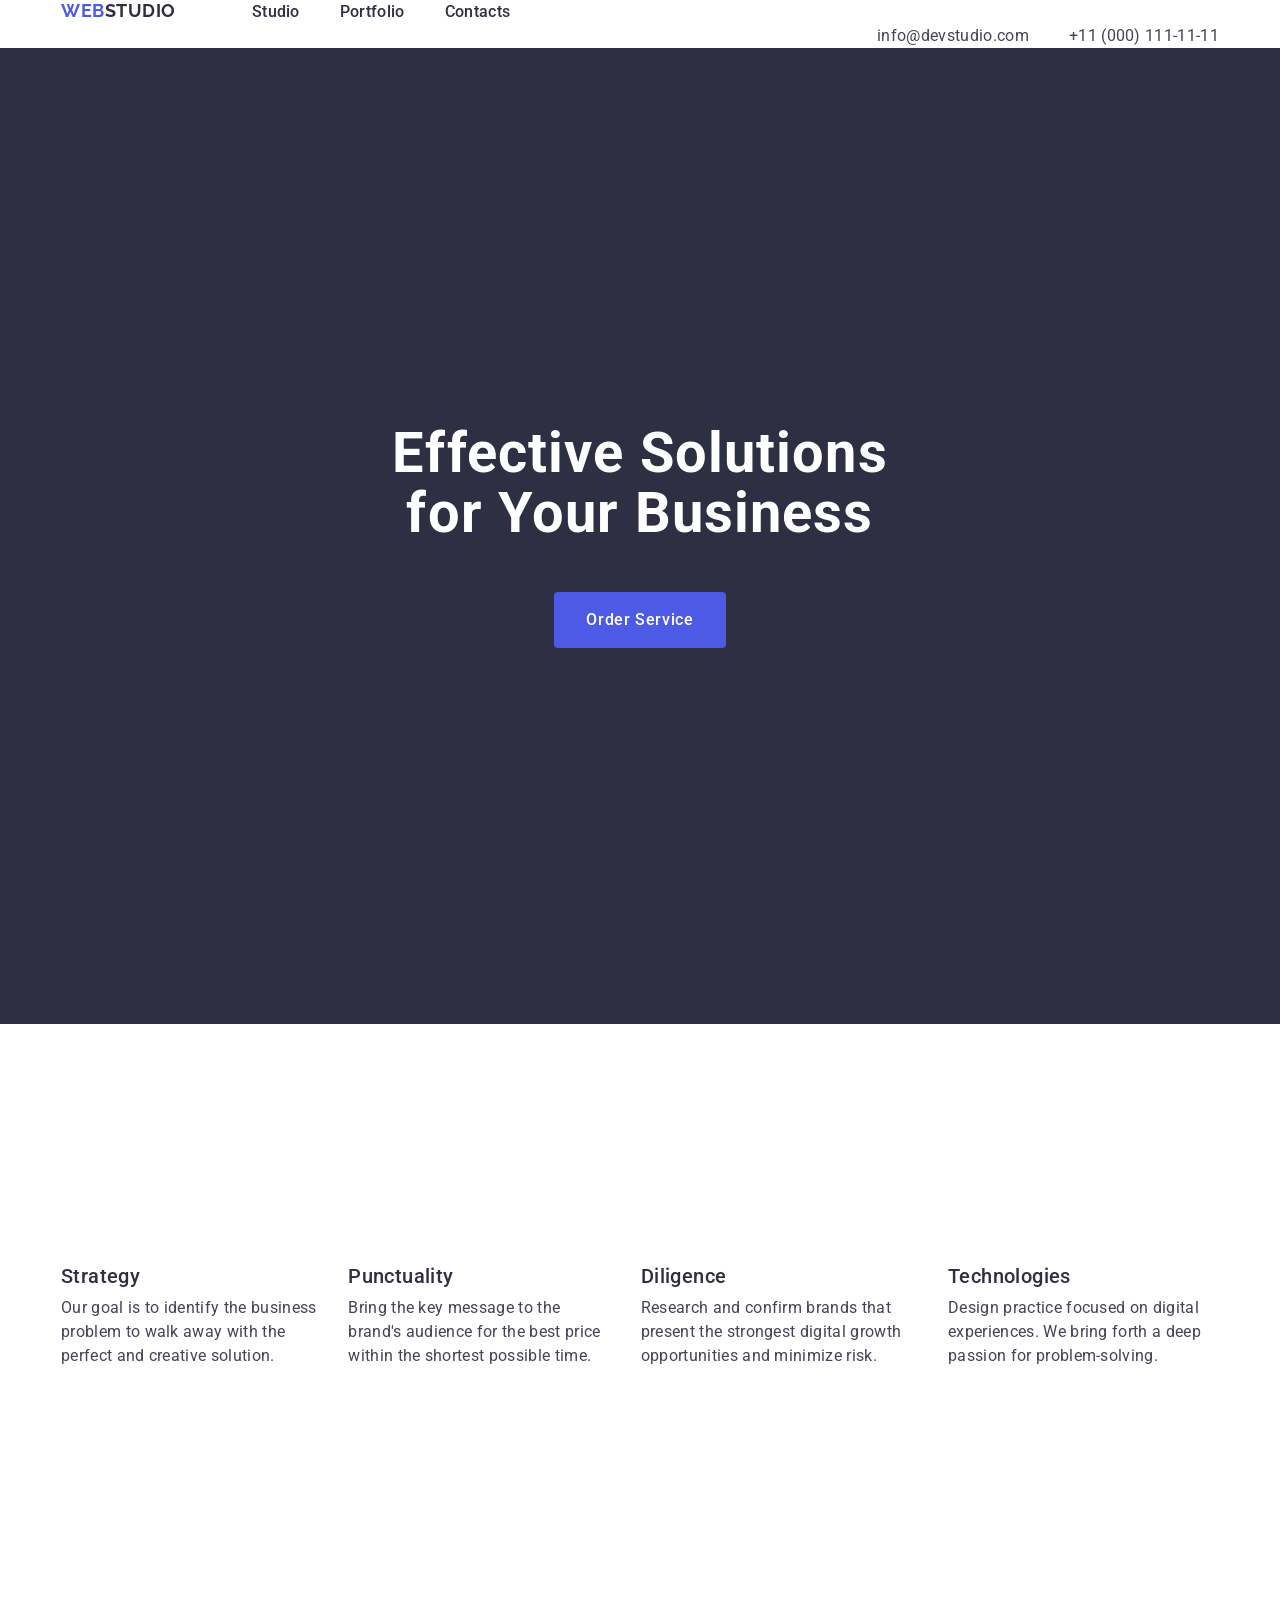
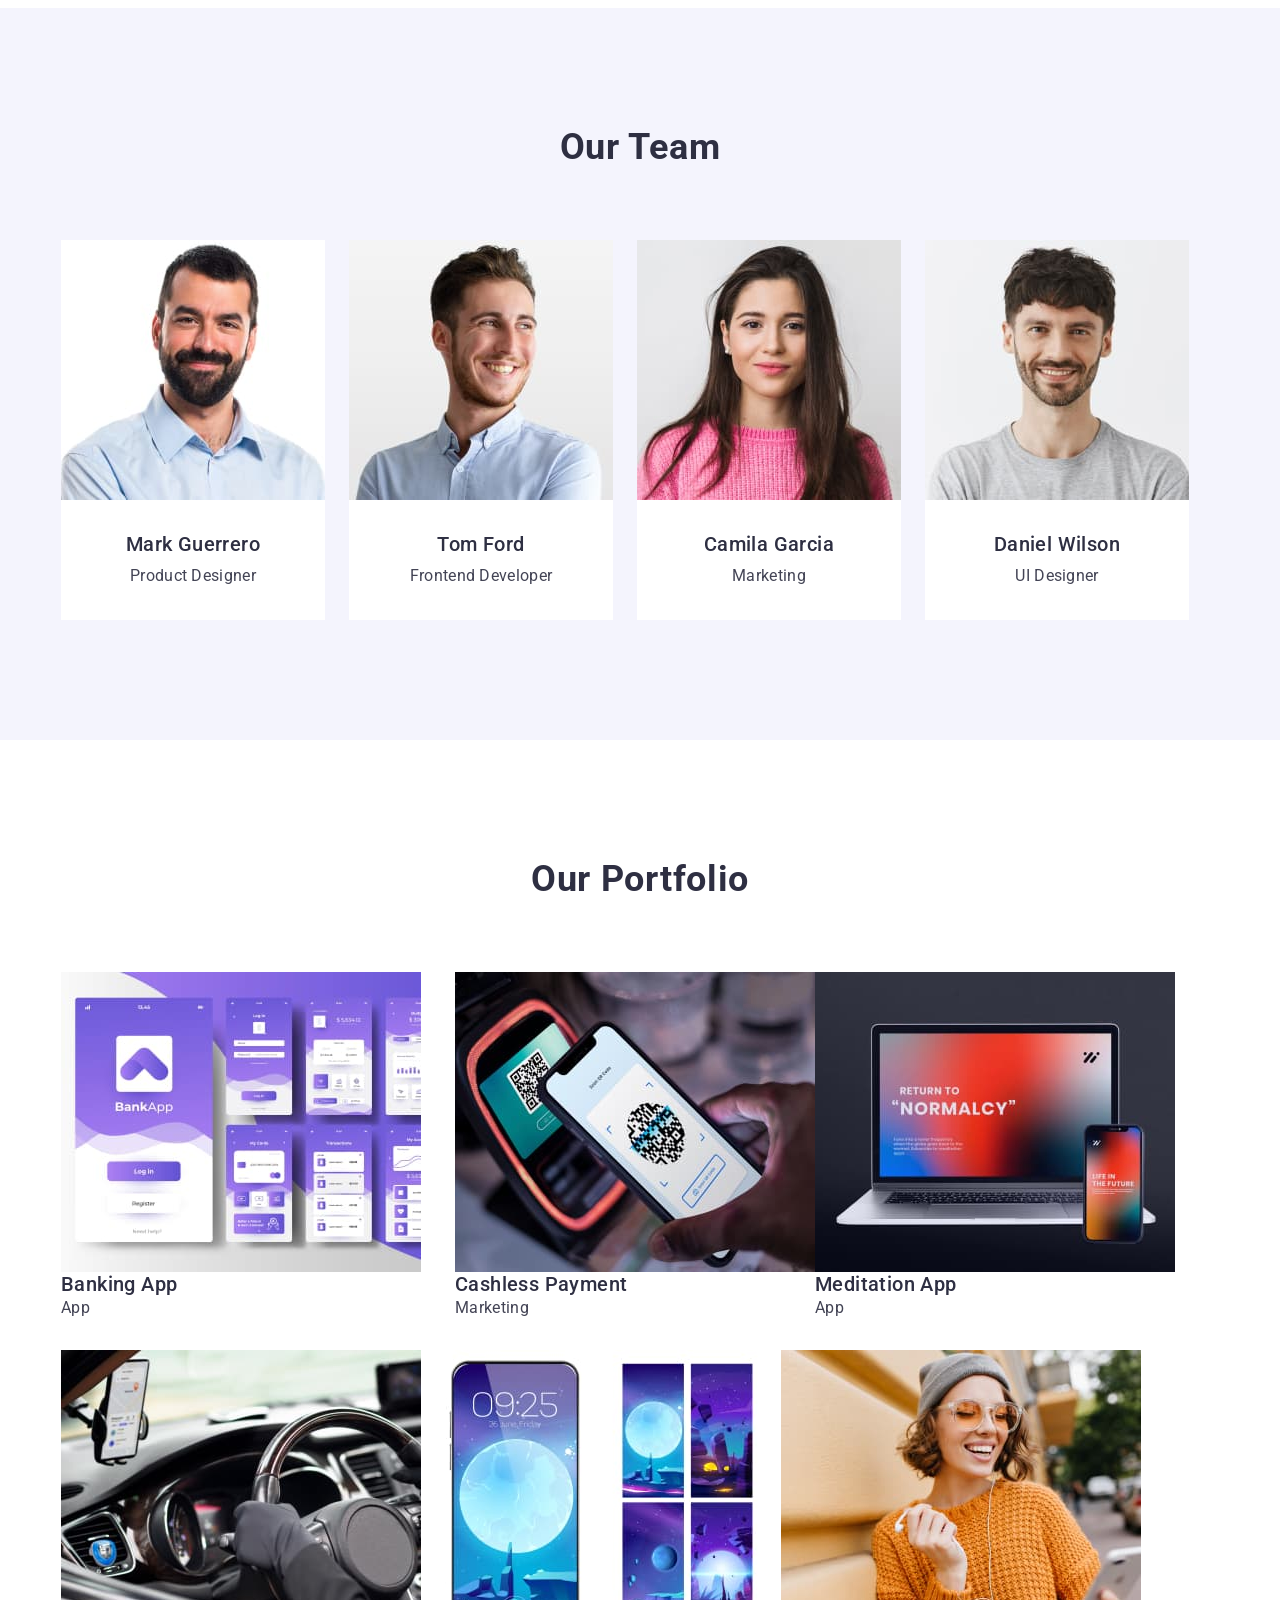
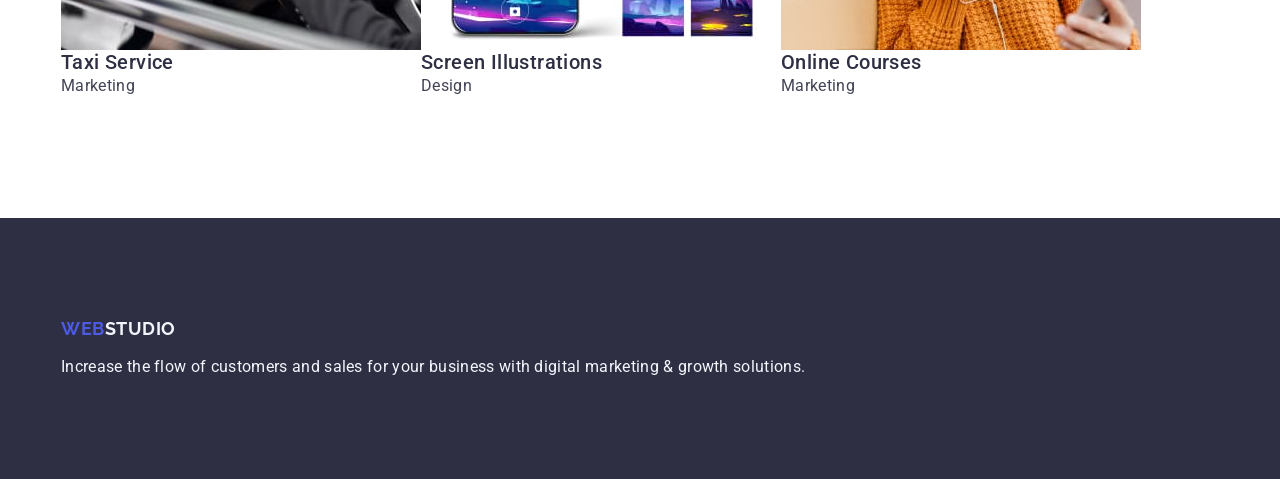
==== index.html @ 8f12e2a2 "chenged logo-footer" ====
<!DOCTYPE html>
<html lang="en">
<head>
    <meta charset="UTF-8">
    <meta name="viewport" content="width=device-width, initial-scale=1.0">
    <title>Document</title>
    <link rel="stylesheet" href="https://cdn.jsdelivr.net/npm/modern-normalize@2.0.0/modern-normalize.min.css">
    <link rel="preconnect" href="https://fonts.googleapis.com">
    <link rel="preconnect" href="https://fonts.gstatic.com" crossorigin>
    <link href="https://fonts.googleapis.com/css2?family=Raleway:wght@800&family=Roboto:wght@400;500;700;900&display=swap"
        rel="stylesheet">
    <link rel="stylesheet" href="./css/styles.css" />
</head>
<body>
    <header>
        <div class="container">
        <nav class="site-nav">
        <a class="link-logo" href="./index.html">
            Web<span class="logo-header">Studio</span>
        </a>
        
        <ul class="main-nav">
            <li>
                <a class="link" href="./index.html">Studio</a>
            </li>
            <li>
                <a class="link" href="">Portfolio</a>
            </li>
            <li>
                <a class="link" href="">Contacts</a>
            </li>
        </ul>
        
        </nav>
        <address class="contact">
        <ul class="site-contact">
            <li><a class="link-contact "  href="mailto:info@devstudio.com">info@devstudio.com</a></li>
            <li><a class="link-contact" href="tel:+110001111111">+11 (000) 111-11-11</a></li>
        </ul>
        </address>
    </div>
    </header>
    <main>
     <section  class="hero">
        <div class="container">
        <h1 class="hero-title">Effective Solutions for Your Business</h1>
        <button type="button" class="button">Order Service</button>
        </div> 
     </section>
     <section class="advantage-main">
        <div class="container">
        <h2 class="visually-hidden">Our advantages</h2>
        <ul class="ouradvant-list">
            <li class="ouradvant-item">
               <h3 class="list-title">Strategy</h3>
               <p class="list-text">
                  Our goal is to identify the business
                  problem to walk away with the perfect and creative solution.
               </p>
            </li>
            <li class="ouradvant-item">
                <h3 class="list-title">Punctuality</h3>
                <p class="list-text">
                   Bring the key message to the brand's audience for the best price within the shortest possible time.
                </p>
            </li>
            <li class="ouradvant-item">
                <h3 class="list-title">Diligence</h3>
                <p class="list-text">
                   Research and confirm brands that present the strongest digital growth opportunities and minimize risk.
                </p>
            </li>
            <li class="ouradvant-item">
                <h3 class="list-title">Technologies</h3>
                <p class="list-text">
                   Design practice focused on digital experiences. We bring forth a deep passion for problem-solving.
                </p>
            </li>
        </ul>
        </div>
     </section>
     <section class="our-team">
        <div class="container">
        <h2 class="title-ourteam">Our Team</h2>
        <ul class="list-ourteam">
            <li class="item-ourteam">
                <img  src="./images/mark.jpg" alt="smiling man with beard in blue shirt" width="264" />
                <h3 class="title-team">Mark Guerrero</h3>
                <p class="text-team">Product Designer</p>
            </li>
            <li class="item-ourteam">
                <img  src="./images/tom.jpg" alt="smiling man in blue shirt" width="264" />
                <h3 class="title-team">Tom Ford</h3>
                <p class="text-team">Frontend Developer</p>
            </li>
            <li class="item-ourteam">
                <img  src="./images/camila.jpg" alt="beautiful woman with long hair" width="264" />
                <h3 class="title-team">Camila Garcia</h3>
                <p class="text-team">Marketing</p>
            </li>
            <li class="item-ourteam">
                <img src="./images/daniel.jpg" alt="smiling man in gray t-shirt" width="264" />
                <h3 class="title-team">Daniel Wilson</h3>
                <p class="text-team">UI Designer</p>
            </li>
        </ul>
        </div>
     </section>
     <section class="portfolio">
        <div class="container">
        <h2 class="title-portfolio">Our Portfolio</h2>
        <ul class="list-portfolio">
            <li class="item-portfolio">
                <img src="./images/portfolio-banking.jpg"  alt="application" width="360" />
               
                <h3 class="titles-portfolio">Banking App</h3>
                <p class="text-portfolio">App</p>
            </li>
            <li>
                <img src="./images/portfolio-cashless.jpg"  alt="phone cachless payment" width="360" />
                <h3 class="titles-portfolio">Cashless Payment</h3>
                <p class="text-portfolio">Marketing</p>
            </li>
            <li>
                <img src="./images/portfolio-meditation.jpg"  alt="laptop" width="360" />
                <h3 class="titles-portfolio">Meditation App</h3>
                <p class="text-portfolio">App</p>
            </li>
            <li>
                <img src="./images/portfolio-taxi.jpg"  alt="steering wheel" width="360" />
                <h3 class="titles-portfolio">Taxi Service</h3>
                <p class="text-portfolio">Marketing</p>
            </li>
            <li>
                <img src="./images/portfolio-screen.jpg"  alt="screen on the phone" width="360" />
                <h3 class="titles-portfolio">Screen Illustrations</h3>
                <p class="text-portfolio">Design</p>
            </li>
            <li>
                <img src="./images/portfolio-online.jpg"  alt="girl with phone" width="360" />
                <h3 class="titles-portfolio">Online Courses</h3>
                <p class="text-portfolio">Marketing</p>
            </li>
        </ul>
        </div>

     </section>
    </main>
    <footer class="footer">
        <div class="container">
            
     <a  class="link-logo-footer" href="./index.html">
        Web<span class="logo-footer">Studio</span>
    </a>
     <p class="footer-text">Increase the flow of customers and sales for your business with digital marketing & growth solutions.</p>
            
        </div>
    </footer>
</body>
</html>
---- css/styles.css ----
/* color
iris - #4D5AE5; primary brand
ocean -#404BBf; pressed
navy blue -#2E2F42; dark
green - #31D0AA;  success
slate - #434455;  text
ligth slate -#8E8F99;  subtle text
cornflower - #E7E9FC;  accent
cloud - #F4F4FD; light background
navy blue modal - #2E2F42; modal overlay
grey - #2E2F42; hero background               ?
white - #FFFFFF; white background
dairy - #FCFCFC; modal background

*/

*,
*::before,
*::after {
  box-sizing: border-box;
}

h1, h2, h3, h4, h5, h6, p {
	margin-top: 0;
	margin-bottom: 0;
}

ul, ol {
	margin-top: 0;
	margin-bottom: 0;
	padding-left: 0;
}

body {
    background-color: #ffffff;
    color: #434455;
    font-family: Roboto, sans-serif;
    font-weight: 400;
    font-size: 16px;
    
}
ul {
    list-style-type: none;
}
img {
	display: block;
    max-width: 100%;
}

.container { 
    width: 1158px;
    padding-left: 15;
    padding-right: 15;
    margin-left: auto;
    margin-right:  auto;
}

/* Hidden header */
.visually-hidden {
    position: absolute;
    width: 1px;
    height: 1px;
    margin: -1px;
    border: 0;
    padding: 0;
    white-space: nowrap;
    clip-path: inset(100%);
    clip: rect(0 0 0 0);
    overflow: hidden;
}


section {
    padding: 156;
}


/*Headlines*/

h2 {
    color: #2E2F42;
    font-weight: 700;
    font-size: 36px;
    line-height: 1.11;
    letter-spacing: 0.02em
}
h3 {
    color: #2E2F42;
    font-weight: 500;
    font-size: 20px;
    line-height: 1.2;
    letter-spacing: 0.02em
}
p {
line-height: 1.5;
letter-spacing: 0.02em;
}
/*Header*/
/*Logo*/
.link-logo {
    font-family: Raleway, sans-serif;
    font-weight: 700;
    font-size: 18px;
    color: #4D5AE5;
    line-height: 1.17;
    text-transform: uppercase;
    text-decoration: none;
    letter-spacing: 0.03em
}
.logo-header {
    color: #2E2F42;
}
.logo-footer {
    color: #F4F4FD;
}
.link {
    text-decoration: none;
    color: #2E2F42 ;
    font-weight: 500;
    line-height: 1.5;
    letter-spacing: 0.02em

}
.link:hover {
    color: #404BBf
}
.link:focus {
    color: #404BBf
}
address {
font-style: normal;

}
.link-contact{
    text-decoration: none;
    line-height: 1.5;
    letter-spacing: 0.02em;
    color: #434455;

}
.link-contact:hover,
.link-contact:focus {
    color: #404bbf;
}
.site-nav {
    display: flex;
   
}
.main-nav {
    display: flex;
   flex-direction: row;
    gap: 40px;
    margin-left: 76px;
    margin-right: 332px;
}
.site-contact {
    display: flex;
    gap: 40px;
    justify-content: flex-end;
    align-items: baseline;

}
/*Hero*/
.hero {
    background-color: #2E2F42 ;
    text-align: center;
    padding: 188px 0 188px;
}
.hero-title {
    color: #ffffff;
    font-weight: 700;
    font-size: 56px;
    line-height: 1.07;
    text-align: center;
    letter-spacing: 0.02em;
    margin: 0 auto;
    padding-top: 188px;
    padding-bottom: 48px;   
    max-width: 496px;
    display: block;
    min-width: 169px


}
/*Button*/
.button {
    background-color: #4D5AE5 ;
    color: #FFFFFF;
    font-weight: 500;
    line-height: 1.5;
    cursor: pointer;
    letter-spacing: 0.04em;
    padding: 16px 32px;
    border-radius: 4px;
    border: none;
    margin-bottom: 188px;
}
.button:hover {
    background-color: #404BBf;
}
.button:focus {
    background-color: #404BBf;
}
/* Our advantages */
.advantage-main {
    padding: 120px 0 120px;
}
.ouradvant-list {
    display: flex;
    flex-direction: row;
    gap: 24px;
    margin-top: 120px;
    margin-bottom: 120px;
}
.list-title {
    margin-bottom: 8px;
}

/*Our portfolio*/

.portfolio{
    margin-top: 120px;
    margin-bottom: 120px;
}
.title-portfolio {
    text-align: center;
    letter-spacing: 0.02em;
    text-transform: capitalize;
    text-align: center;
    margin: 0 auto;
    margin-bottom: 72px;
}
.list-portfolio {
    display: flex;
    flex-wrap: wrap;}



    
      .list-portfolio .item-portfolio {
        width: 370px;
        margin-right: 24px;
        margin-bottom: 30px;
        }
      /*  
      .plist-portfolio .item-portfolio:nth-child(3n) {
        margin-right: 0;
        }
      .list-portfoliot .item-portfolio:nth-last-child(-n+3) {
        margin-bottom: 0; 
      }

*/


/*Our team*/
.our-team {
    background-color: #F4F4FD;
    padding-bottom: 120px;
}
.title-ourteam {
    text-align: center;
    text-transform: capitalize;
    margin: 0 auto;
    padding-top: 120px;
    padding-bottom: 72px;
    
}
.list-ourteam {
    display: flex;
    flex-direction: row;
    gap: 24px;
    
    
}
.item-ourteam {
    background-color: #FFFFFF;
}
.text-team {
    font-size: 16px;
    text-align: center;
    padding-bottom: 32px;
}
.title-team {
    margin-top: 32px;
    margin-bottom: 8px;
    text-align: center;


}
 
/*Footer*/
footer {
    background-color: #2E2F42;
    padding: 100px 0 100px;
}
.footer-text {
    line-height: 1.5;
    color: #F4F4FD;
    letter-spacing: 0.02em
}
.link-logo-footer {
    font-family: Raleway, sans-serif;
    font-weight: 700;
    font-size: 18px;
    color: #4D5AE5;
    line-height: 1.17;
    text-transform: uppercase;
    text-decoration: none;
    letter-spacing: 0.03em;
    display: inline-block;
    margin-bottom: 16px;
    
}
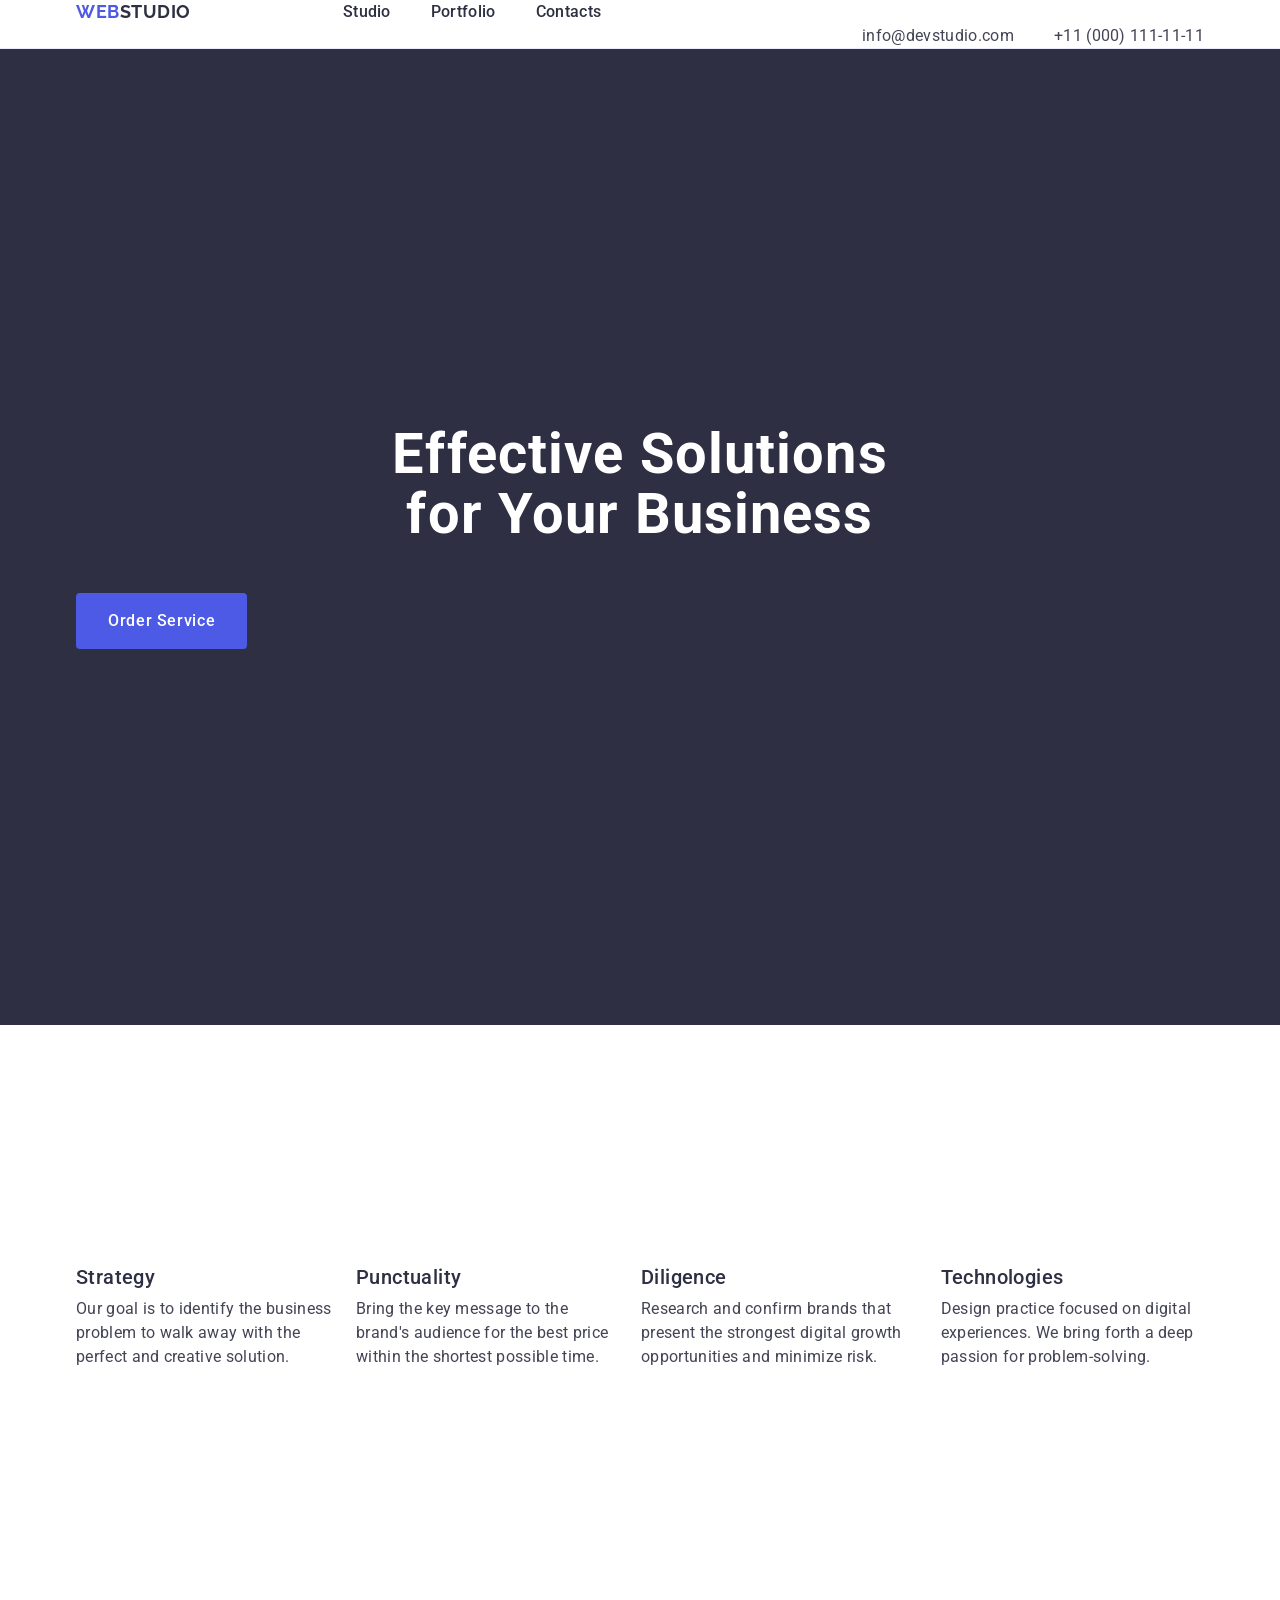
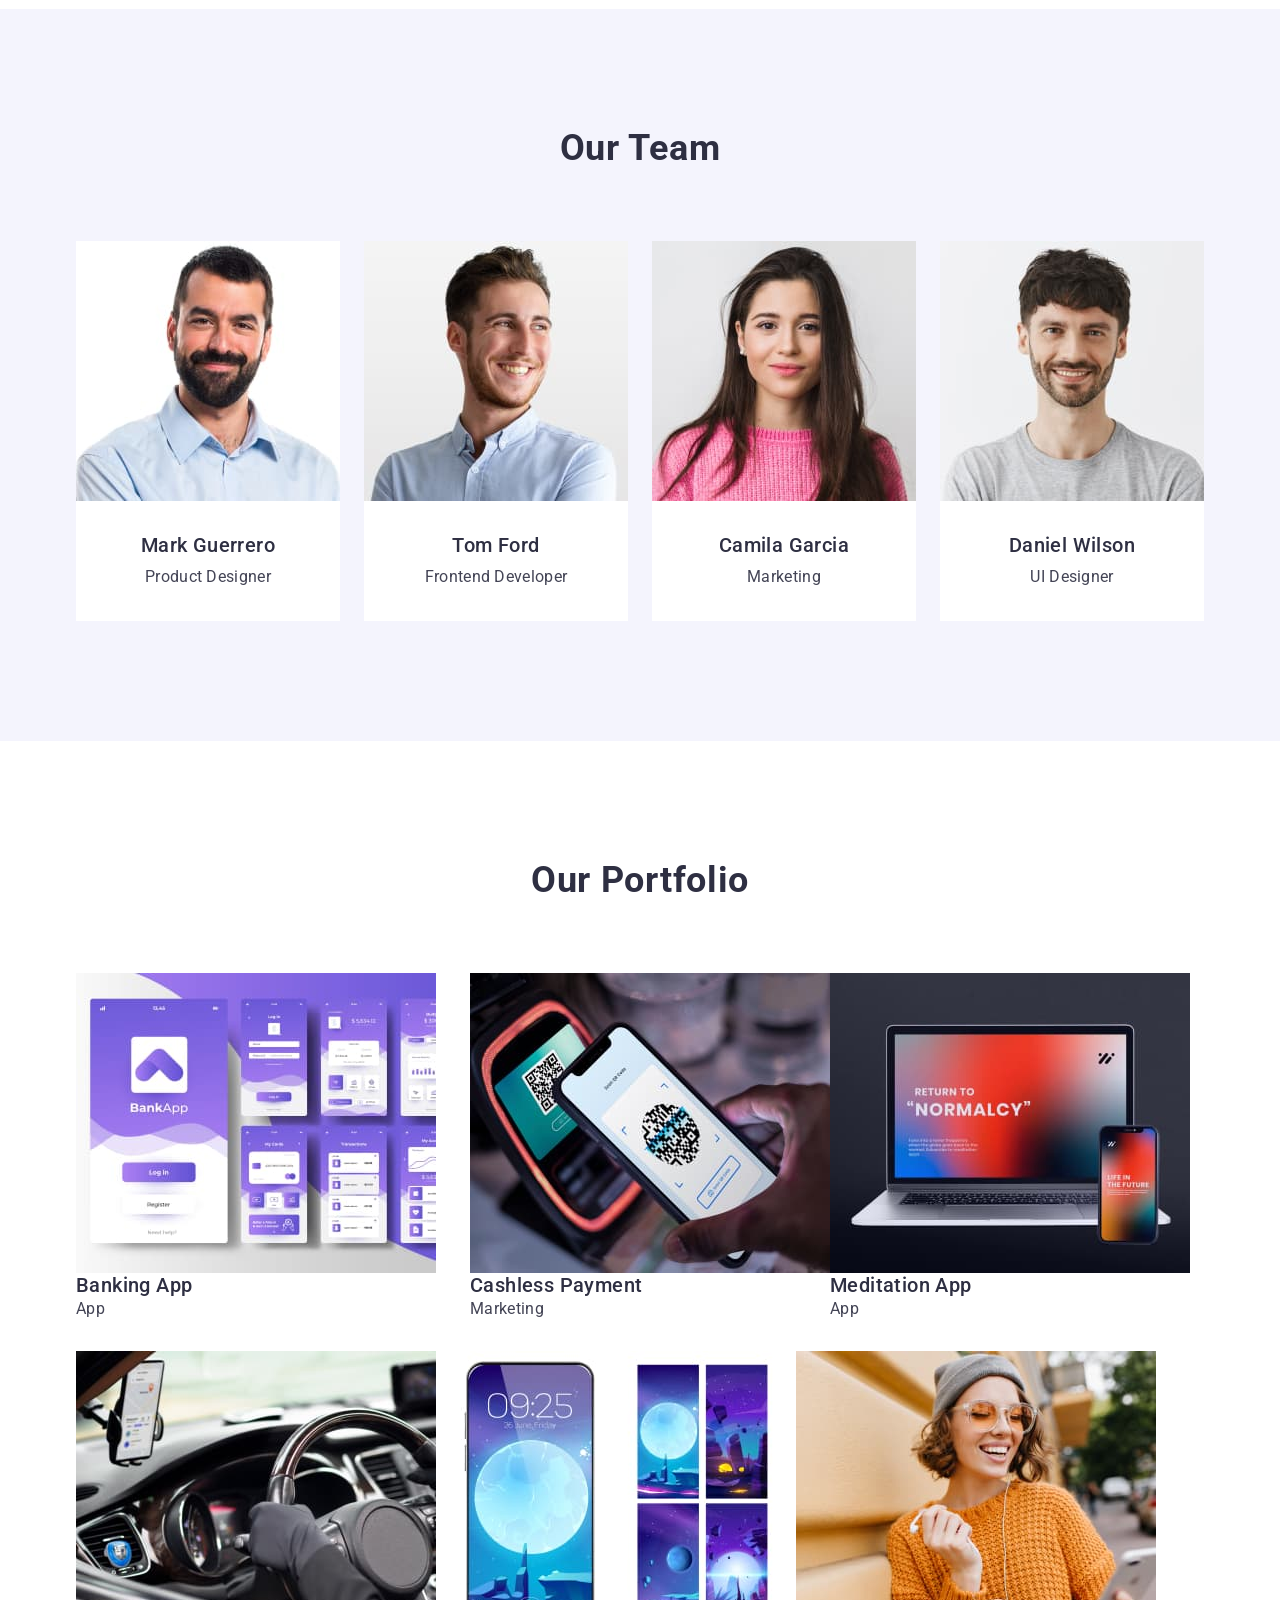
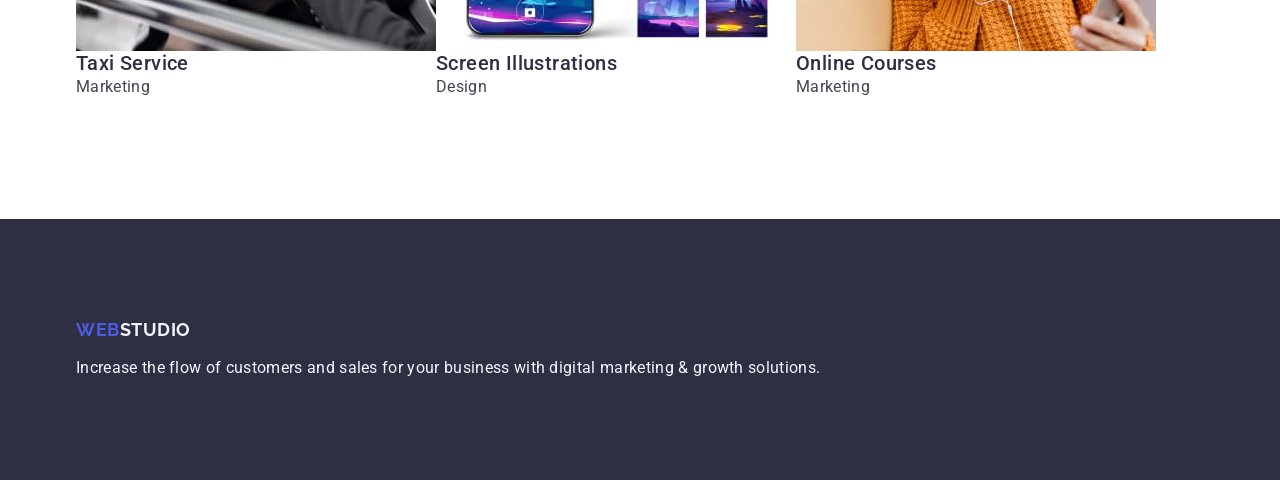
==== commit 381f22b5: "chenged header" ====
--- a/index.html
+++ b/index.html
@@ -12,7 +12,7 @@
     <link rel="stylesheet" href="./css/styles.css" />
 </head>
 <body>
-    <header>
+    <header class="main-header">
         <div class="container">
         <nav class="site-nav">
         <a class="link-logo" href="./index.html">
--- a/css/styles.css
+++ b/css/styles.css
@@ -48,9 +48,9 @@
 }
 
 .container { 
+   
     width: 1158px;
-    padding-left: 15;
-    padding-right: 15;
+    padding: 0 15px;
     margin-left: auto;
     margin-right:  auto;
 }
@@ -96,6 +96,9 @@
 letter-spacing: 0.02em;
 }
 /*Header*/
+.main-header {
+    border-bottom: 1px solid #e7e9fc;
+}
 /*Logo*/
 .link-logo {
     font-family: Raleway, sans-serif;
@@ -105,7 +108,8 @@
     line-height: 1.17;
     text-transform: uppercase;
     text-decoration: none;
-    letter-spacing: 0.03em
+    letter-spacing: 0.03em;
+    margin-right: 76px;
 }
 .logo-header {
     color: #2E2F42;
@@ -118,7 +122,8 @@
     color: #2E2F42 ;
     font-weight: 500;
     line-height: 1.5;
-    letter-spacing: 0.02em
+    letter-spacing: 0.02em;
+    padding: 24px 0;
 
 }
 .link:hover {
@@ -144,7 +149,7 @@
 }
 .site-nav {
     display: flex;
-   
+    align-items: center; 
 }
 .main-nav {
     display: flex;
@@ -177,8 +182,7 @@
     padding-top: 188px;
     padding-bottom: 48px;   
     max-width: 496px;
-    display: block;
-    min-width: 169px
+    
 
 
 }
@@ -194,6 +198,8 @@
     border-radius: 4px;
     border: none;
     margin-bottom: 188px;
+    display: block;
+    min-width: 169px;
 }
 .button:hover {
     background-color: #404BBf;
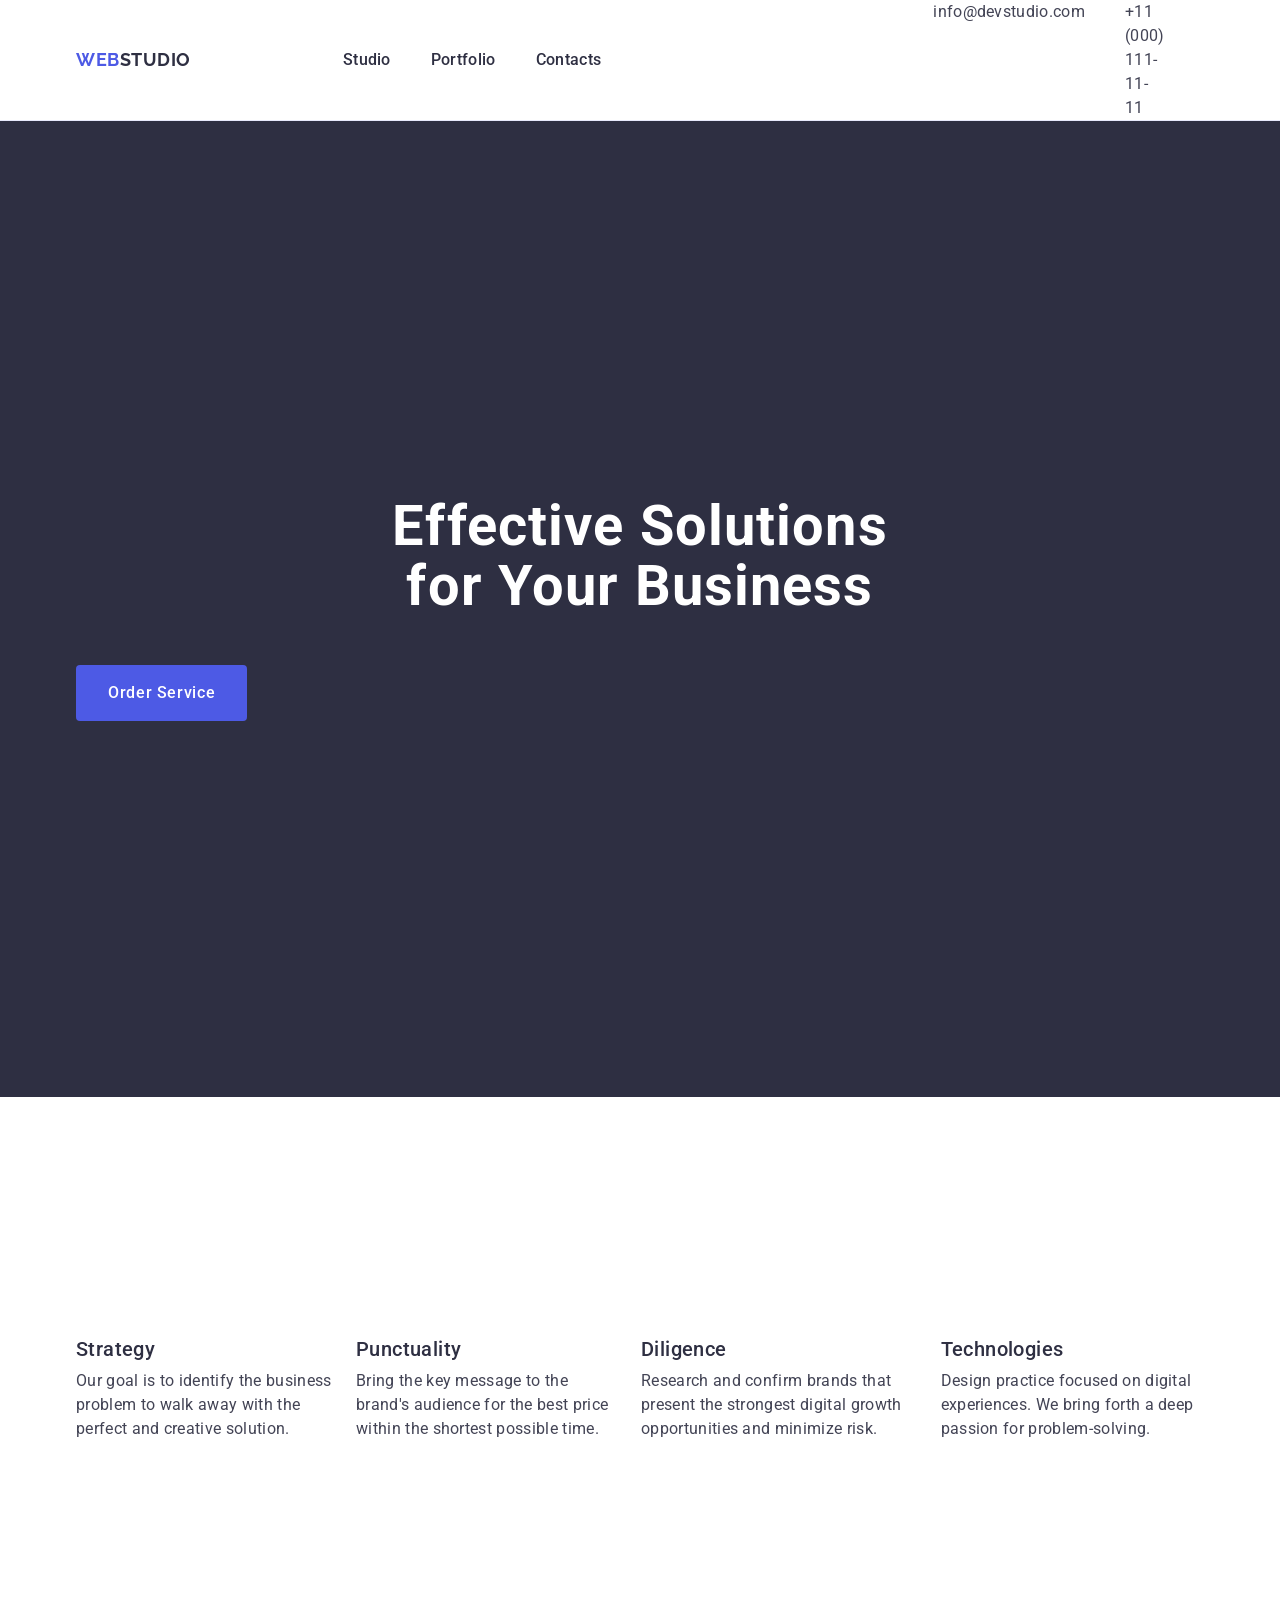
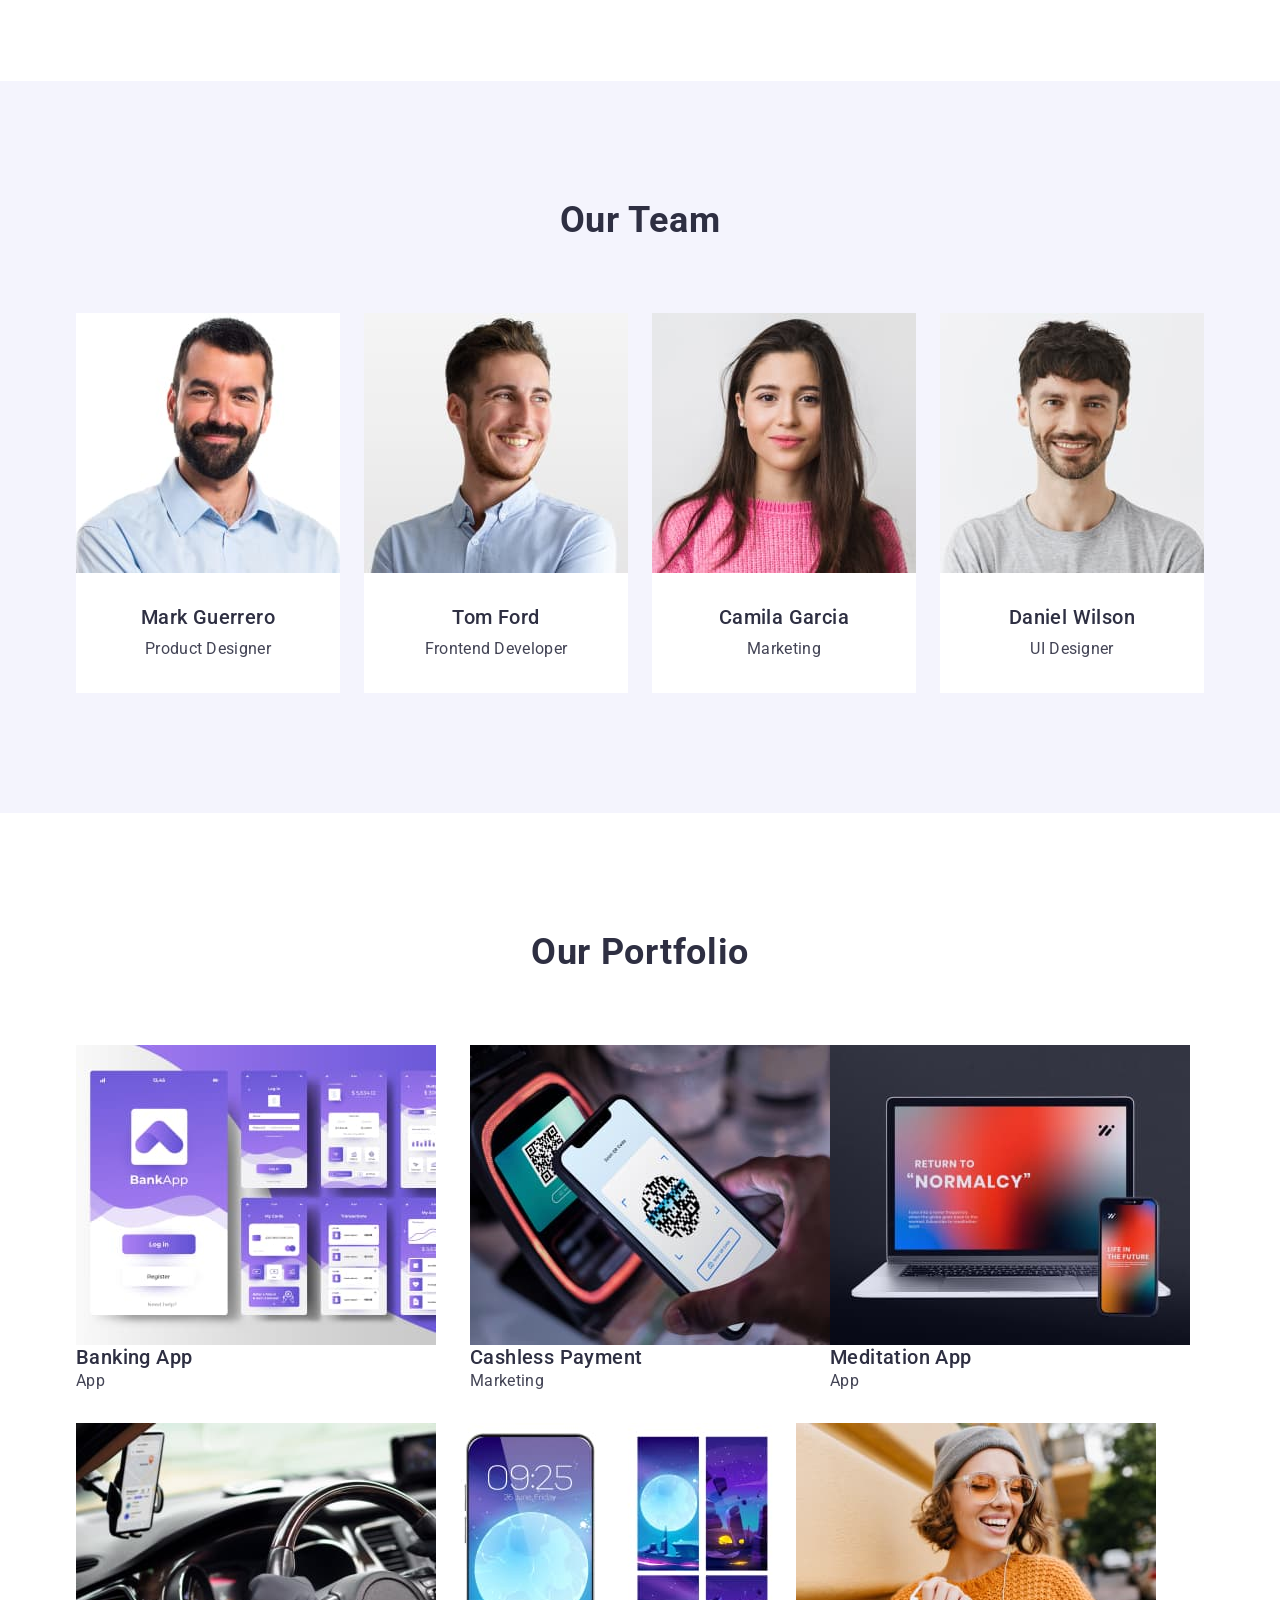
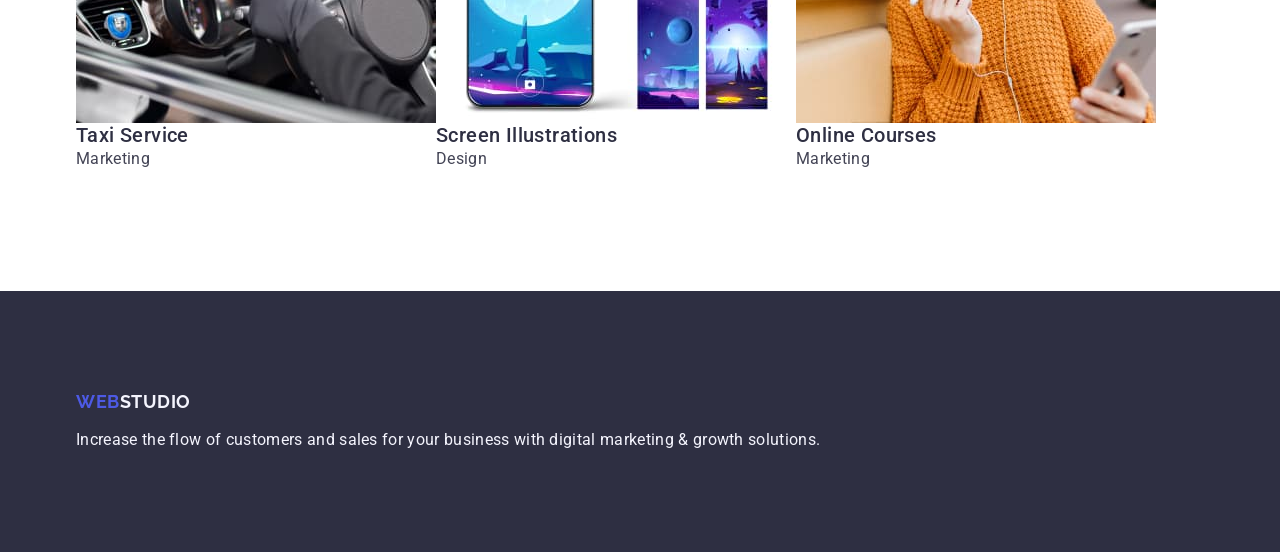
==== commit b3f46434: "chenged container-header" ====
--- a/index.html
+++ b/index.html
@@ -13,7 +13,7 @@
 </head>
 <body>
     <header class="main-header">
-        <div class="container">
+        <div class="container-header">
         <nav class="site-nav">
         <a class="link-logo" href="./index.html">
             Web<span class="logo-header">Studio</span>
--- a/css/styles.css
+++ b/css/styles.css
@@ -54,6 +54,16 @@
     margin-left: auto;
     margin-right:  auto;
 }
+.container-header {
+    width: 1158px;
+    padding: 0 15px;
+    margin-left: auto;
+    margin-right:  auto;
+    display: flex;
+        
+    
+}
+
 
 /* Hidden header */
 .visually-hidden {
@@ -161,8 +171,9 @@
 .site-contact {
     display: flex;
     gap: 40px;
-    justify-content: flex-end;
-    align-items: baseline;
+    margin-right: 40px
+    
+    
 
 }
 /*Hero*/
@@ -188,6 +199,8 @@
 }
 /*Button*/
 .button {
+    display: block;
+    min-width: 169px;
     background-color: #4D5AE5 ;
     color: #FFFFFF;
     font-weight: 500;
@@ -198,8 +211,7 @@
     border-radius: 4px;
     border: none;
     margin-bottom: 188px;
-    display: block;
-    min-width: 169px;
+    
 }
 .button:hover {
     background-color: #404BBf;
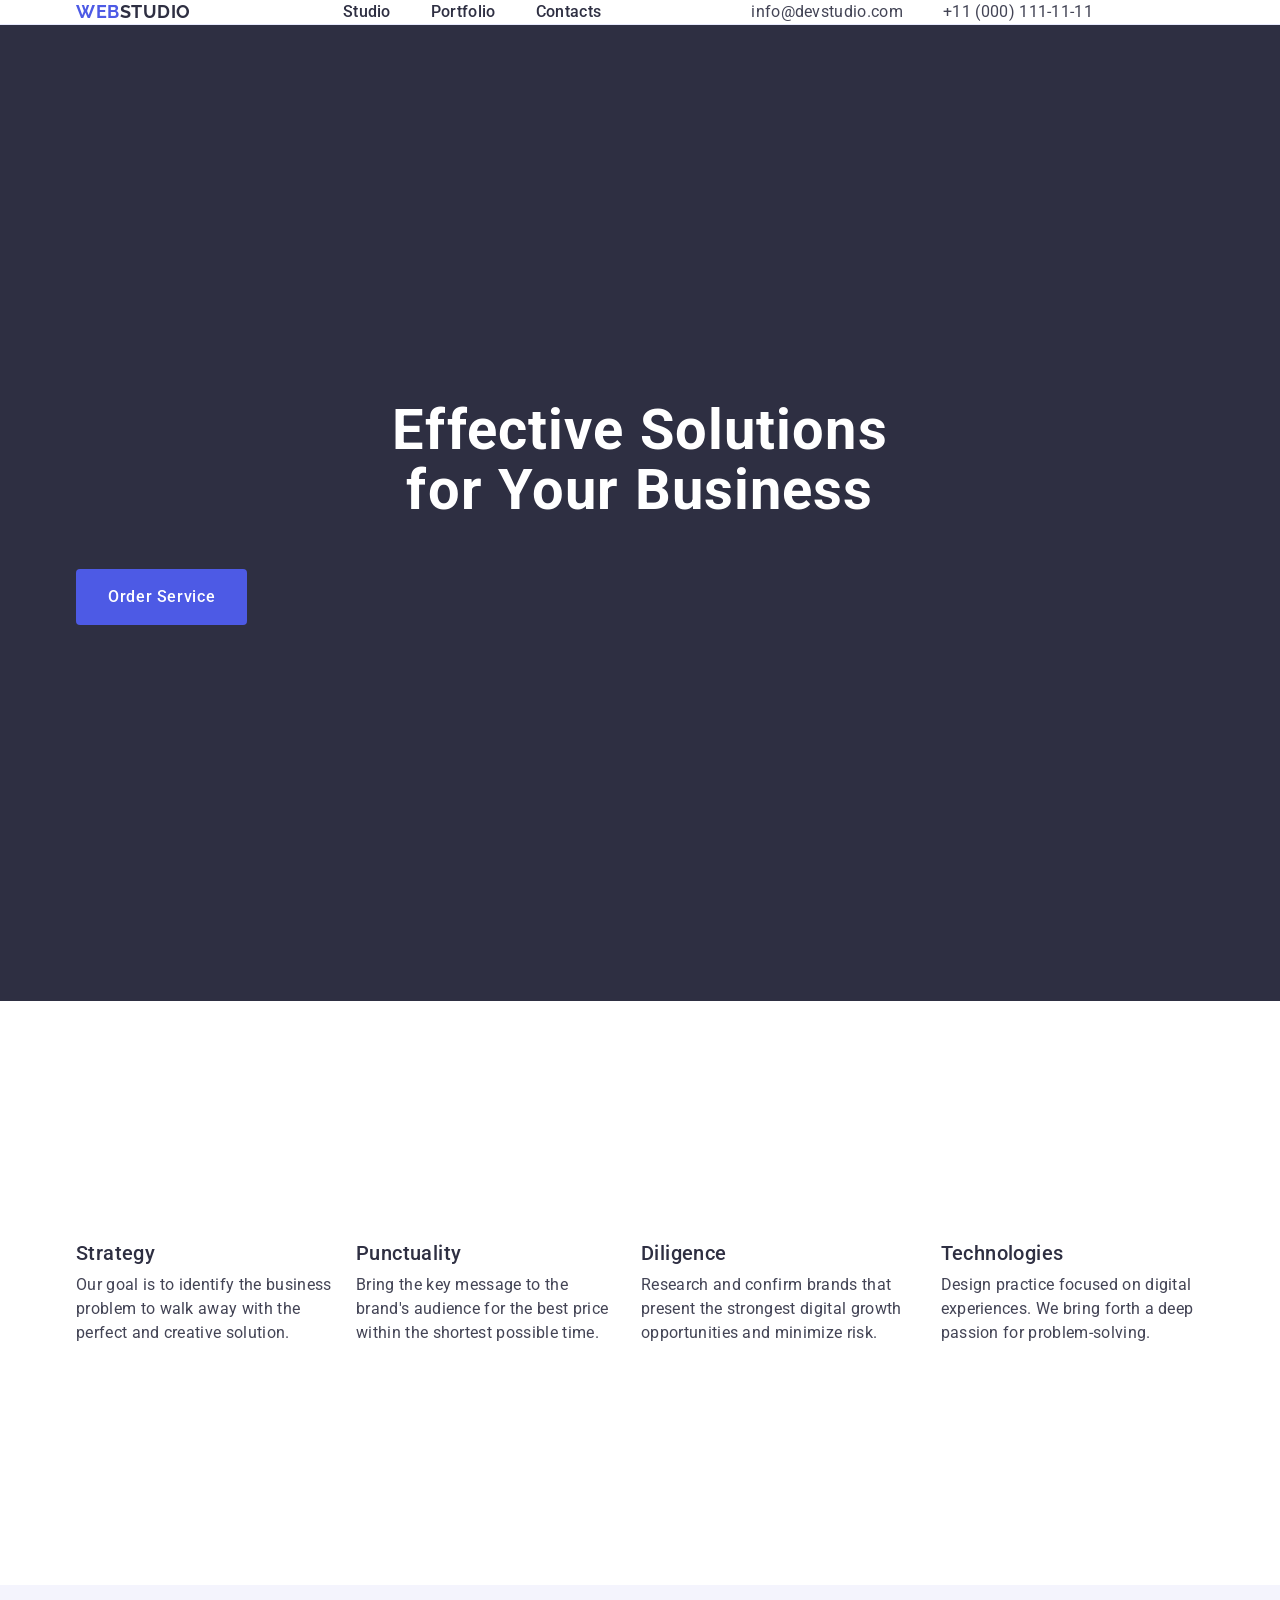
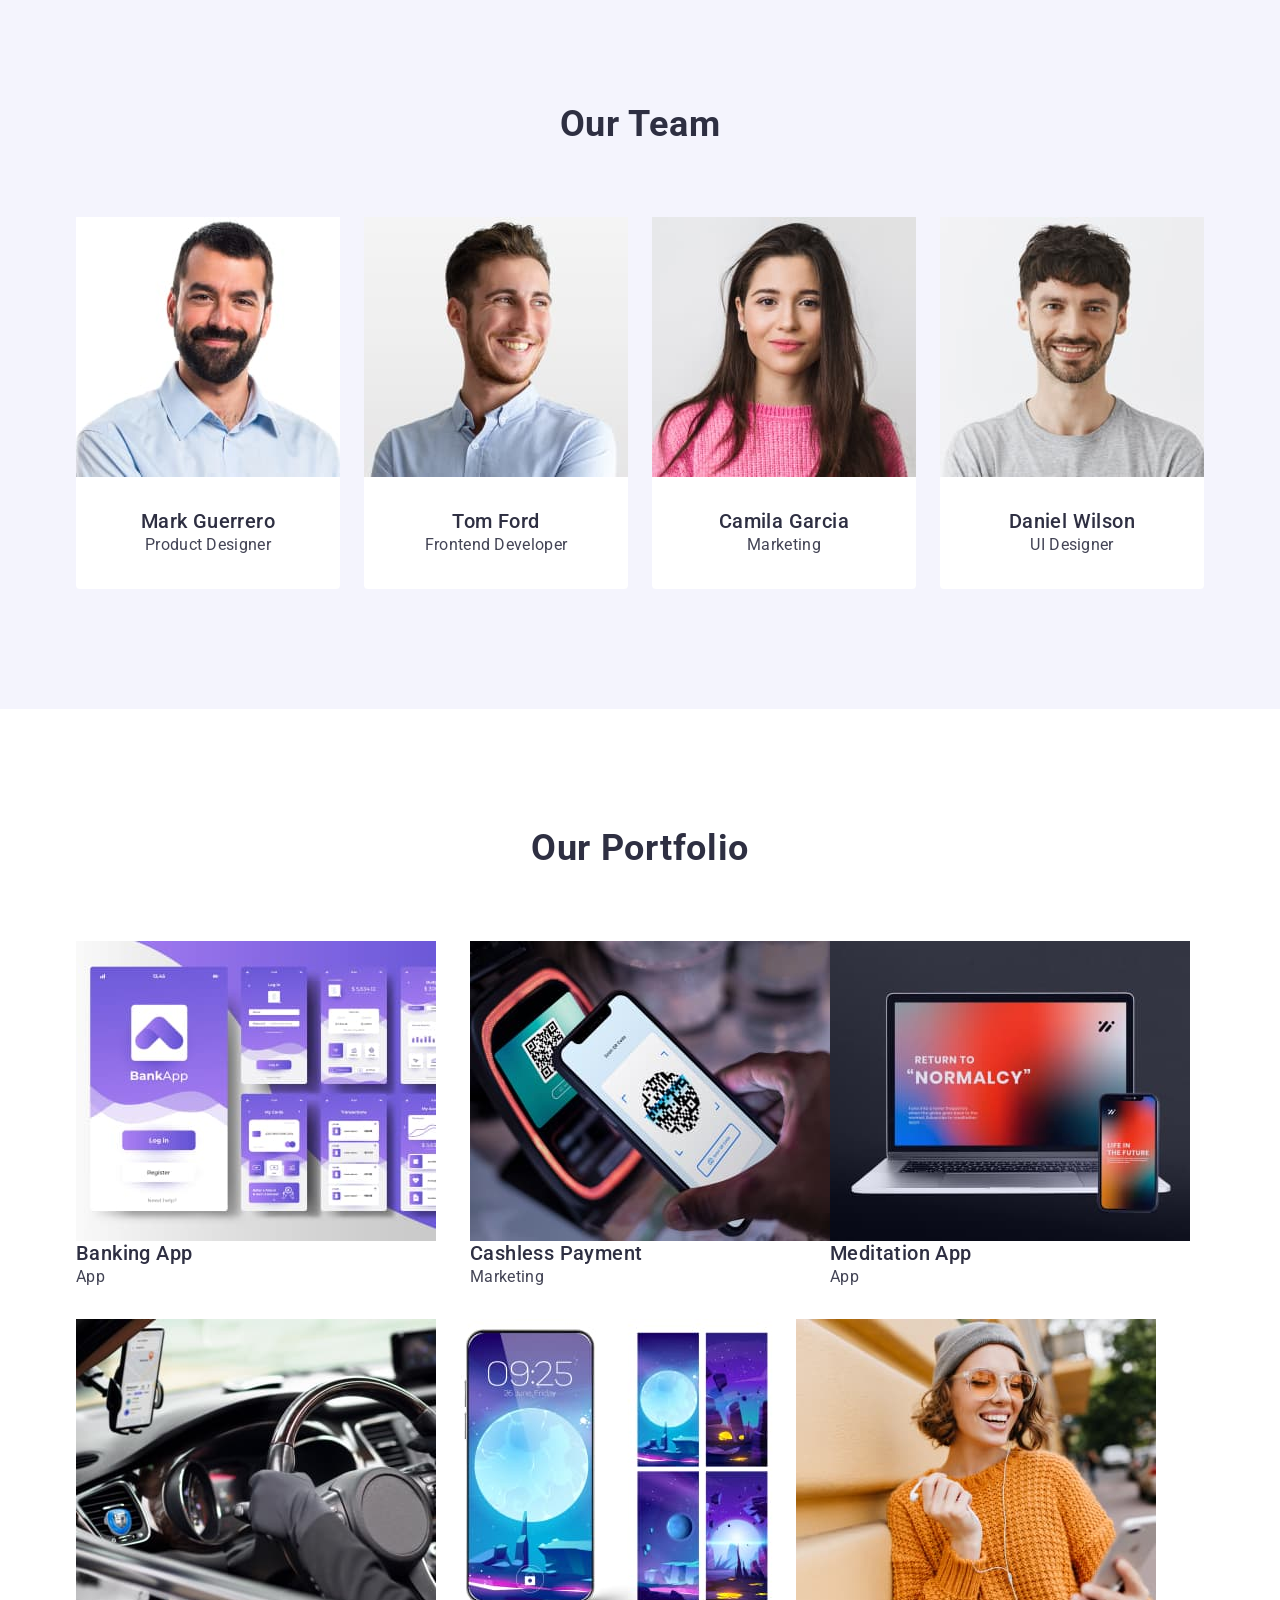
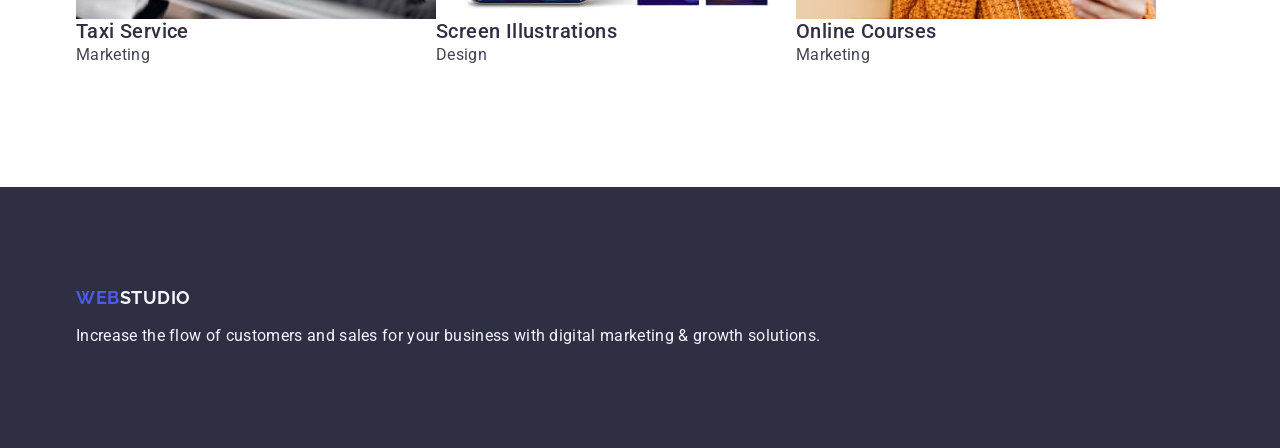
==== commit e6aaa32b: "chenged section our team" ====
--- a/index.html
+++ b/index.html
@@ -13,7 +13,7 @@
 </head>
 <body>
     <header class="main-header">
-        <div class="container-header">
+        <div class="container container-header">
         <nav class="site-nav">
         <a class="link-logo" href="./index.html">
             Web<span class="logo-header">Studio</span>
@@ -85,23 +85,31 @@
         <ul class="list-ourteam">
             <li class="item-ourteam">
                 <img  src="./images/mark.jpg" alt="smiling man with beard in blue shirt" width="264" />
+                <div class="data-team">
                 <h3 class="title-team">Mark Guerrero</h3>
                 <p class="text-team">Product Designer</p>
+                </div>
             </li>
             <li class="item-ourteam">
                 <img  src="./images/tom.jpg" alt="smiling man in blue shirt" width="264" />
+                <div class="data-team">
                 <h3 class="title-team">Tom Ford</h3>
                 <p class="text-team">Frontend Developer</p>
+                </div>
             </li>
             <li class="item-ourteam">
                 <img  src="./images/camila.jpg" alt="beautiful woman with long hair" width="264" />
+                <div class="data-team">
                 <h3 class="title-team">Camila Garcia</h3>
                 <p class="text-team">Marketing</p>
+                </div>
             </li>
             <li class="item-ourteam">
                 <img src="./images/daniel.jpg" alt="smiling man in gray t-shirt" width="264" />
+                <div class="data-team">
                 <h3 class="title-team">Daniel Wilson</h3>
                 <p class="text-team">UI Designer</p>
+                </div>
             </li>
         </ul>
         </div>
--- a/css/styles.css
+++ b/css/styles.css
@@ -55,10 +55,10 @@
     margin-right:  auto;
 }
 .container-header {
-    width: 1158px;
+    /* width: 1158px;
     padding: 0 15px;
     margin-left: auto;
-    margin-right:  auto;
+    margin-right:  auto; */
     display: flex;
         
     
@@ -160,18 +160,20 @@
 .site-nav {
     display: flex;
     align-items: center; 
+    margin-right: 0;
 }
 .main-nav {
     display: flex;
    flex-direction: row;
     gap: 40px;
     margin-left: 76px;
-    margin-right: 332px;
+    /* margin-right: 332px; */
 }
 .site-contact {
     display: flex;
     gap: 40px;
-    margin-right: 40px
+    margin-right: 40px;
+    margin-left: 150px;
     
     
 
@@ -274,14 +276,14 @@
 /*Our team*/
 .our-team {
     background-color: #F4F4FD;
-    padding-bottom: 120px;
+    padding: 120px 0;
 }
 .title-ourteam {
     text-align: center;
     text-transform: capitalize;
     margin: 0 auto;
-    padding-top: 120px;
-    padding-bottom: 72px;
+  
+    margin-bottom: 72px;
     
 }
 .list-ourteam {
@@ -293,18 +295,16 @@
 }
 .item-ourteam {
     background-color: #FFFFFF;
+    border-radius: 0px 0px 4px 4px;
 }
 .text-team {
     font-size: 16px;
     text-align: center;
-    padding-bottom: 32px;
-}
-.title-team {
-    margin-top: 32px;
-    margin-bottom: 8px;
-    text-align: center;
-
-
+    
+}
+.data-team {
+    padding: 32px 0;
+    text-align: center;
 }
  
 /*Footer*/
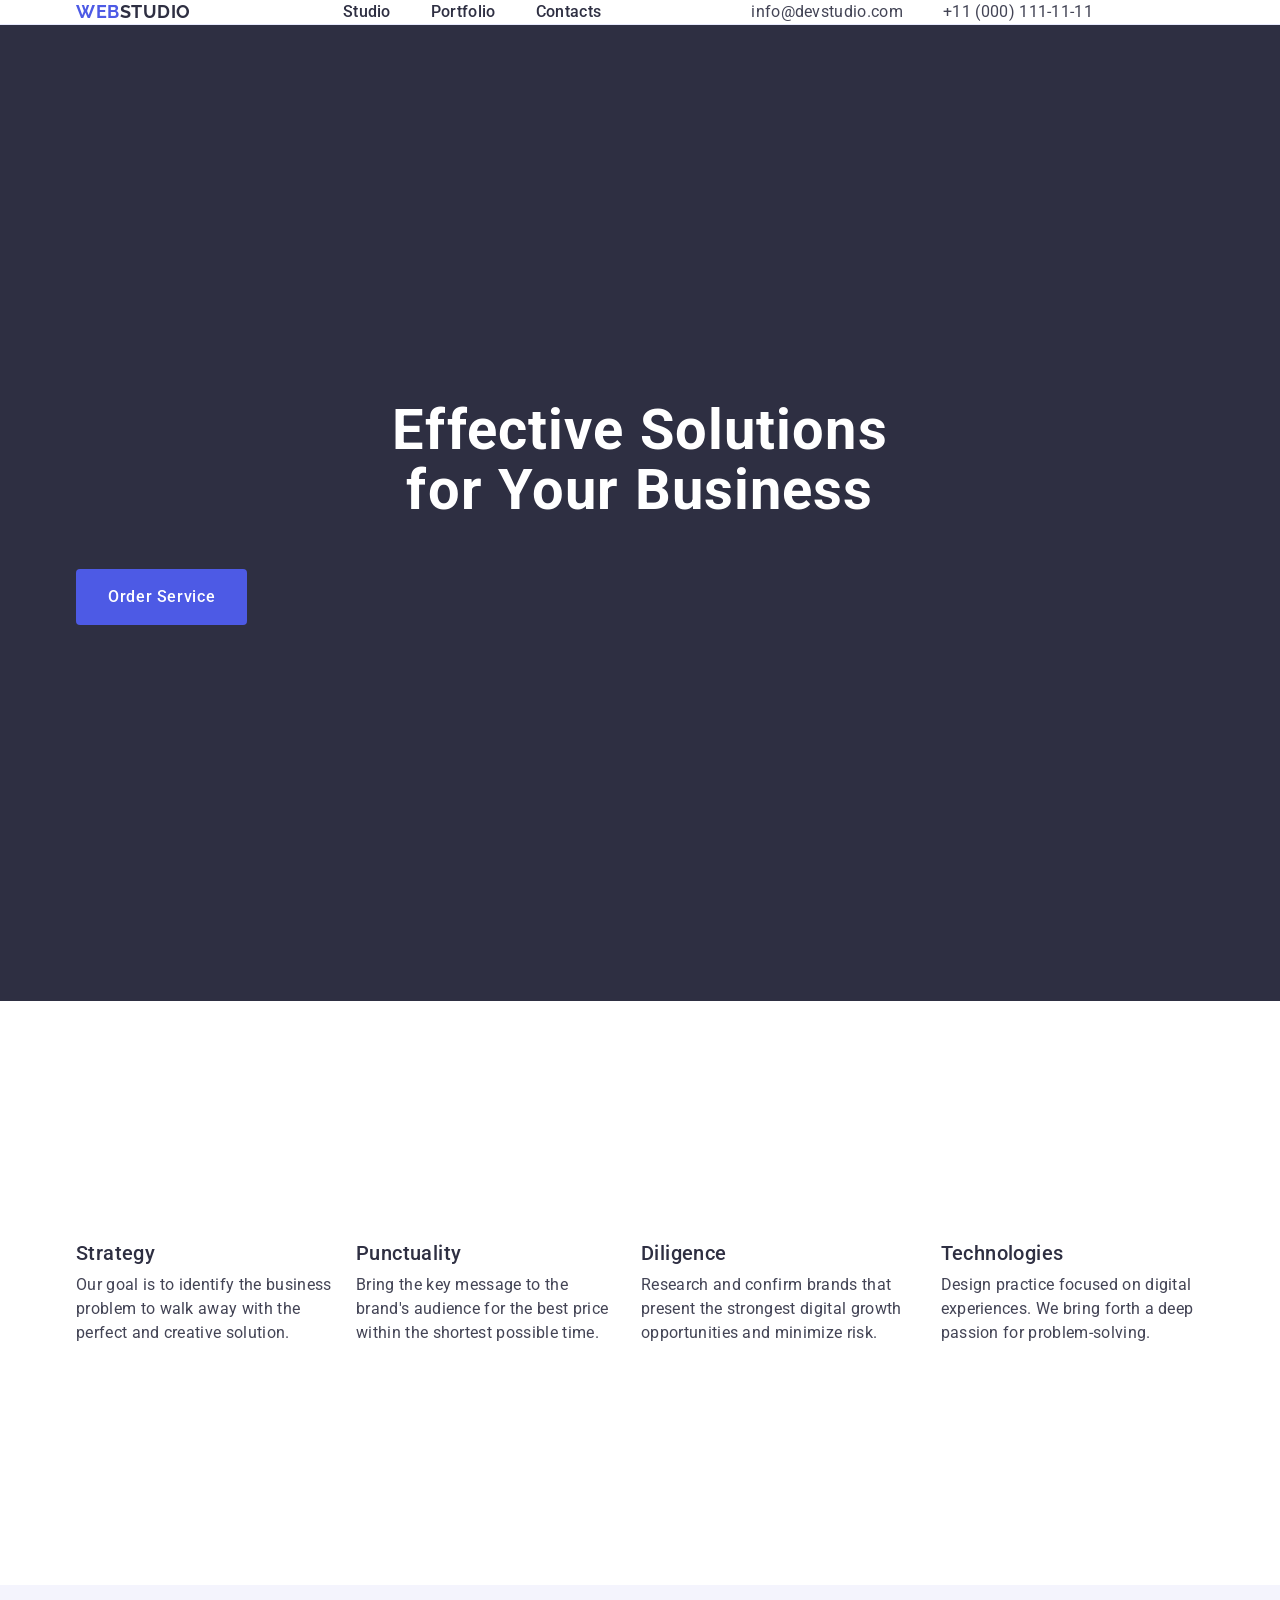
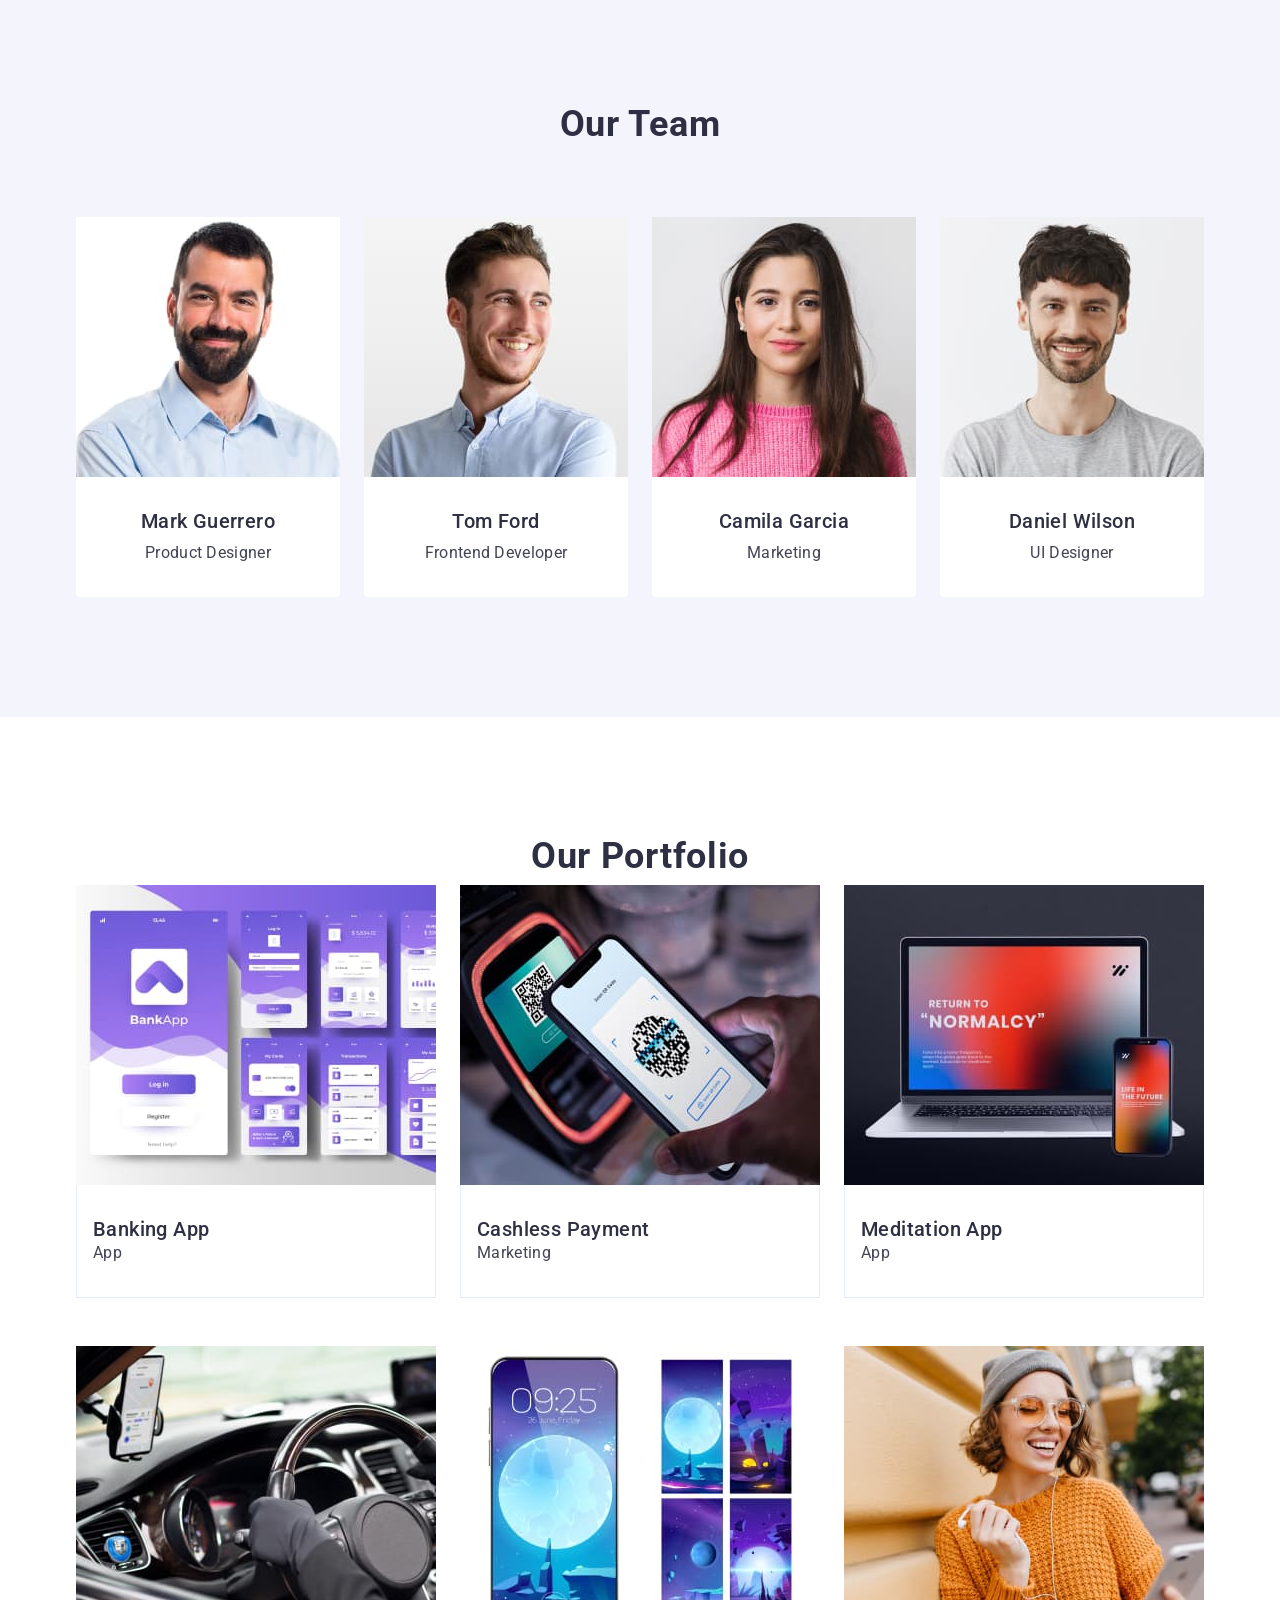
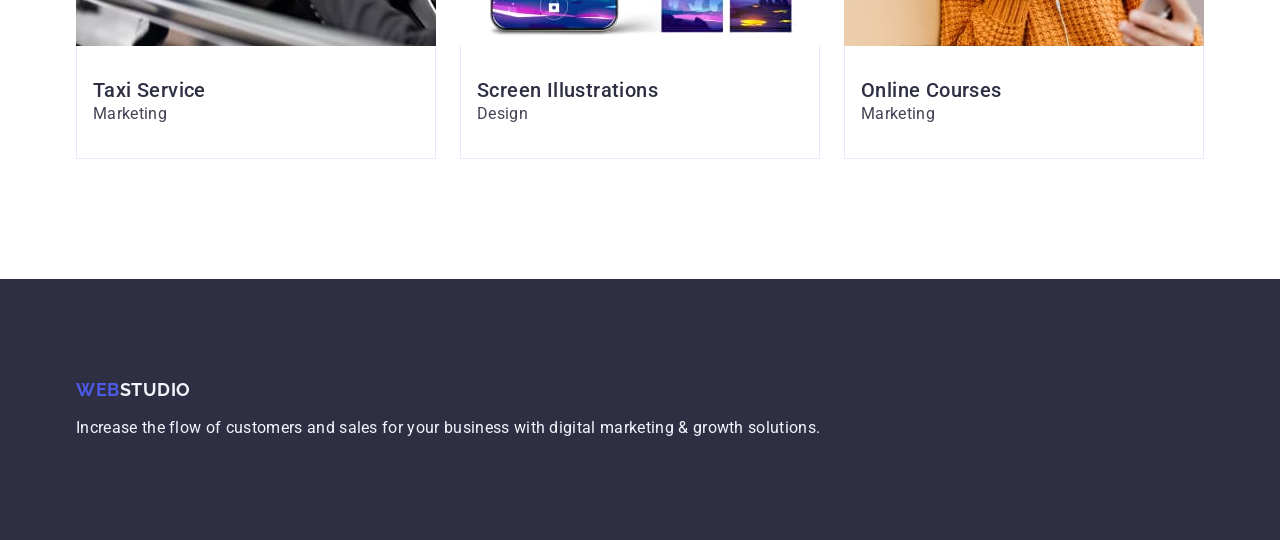
==== commit 7de589f4: "chenged section portfolio" ====
--- a/index.html
+++ b/index.html
@@ -120,34 +120,45 @@
         <ul class="list-portfolio">
             <li class="item-portfolio">
                 <img src="./images/portfolio-banking.jpg"  alt="application" width="360" />
-               
+               <div class="data-portfolio">
                 <h3 class="titles-portfolio">Banking App</h3>
                 <p class="text-portfolio">App</p>
+                </div>
             </li>
             <li>
                 <img src="./images/portfolio-cashless.jpg"  alt="phone cachless payment" width="360" />
+                <div class="data-portfolio">
                 <h3 class="titles-portfolio">Cashless Payment</h3>
                 <p class="text-portfolio">Marketing</p>
+                </div>
             </li>
             <li>
                 <img src="./images/portfolio-meditation.jpg"  alt="laptop" width="360" />
+                <div class="data-portfolio">
                 <h3 class="titles-portfolio">Meditation App</h3>
                 <p class="text-portfolio">App</p>
+                </div>
             </li>
             <li>
                 <img src="./images/portfolio-taxi.jpg"  alt="steering wheel" width="360" />
+                <div class="data-portfolio">
                 <h3 class="titles-portfolio">Taxi Service</h3>
                 <p class="text-portfolio">Marketing</p>
+                </div>
             </li>
             <li>
                 <img src="./images/portfolio-screen.jpg"  alt="screen on the phone" width="360" />
+                <div class="data-portfolio">
                 <h3 class="titles-portfolio">Screen Illustrations</h3>
                 <p class="text-portfolio">Design</p>
+                </div>
             </li>
             <li>
                 <img src="./images/portfolio-online.jpg"  alt="girl with phone" width="360" />
+                <div class="data-portfolio">
                 <h3 class="titles-portfolio">Online Courses</h3>
                 <p class="text-portfolio">Marketing</p>
+                </div>
             </li>
         </ul>
         </div>
--- a/css/styles.css
+++ b/css/styles.css
@@ -239,38 +239,33 @@
 /*Our portfolio*/
 
 .portfolio{
-    margin-top: 120px;
-    margin-bottom: 120px;
-}
+    padding: 120px 0 120px 0;
+}
+.data-portfolio {
+    padding: 32px 16px;
+    border: 1px solid #e7e9fc;
+    border-top: none;
+}
+
 .title-portfolio {
     text-align: center;
     letter-spacing: 0.02em;
     text-transform: capitalize;
     text-align: center;
     margin: 0 auto;
-    margin-bottom: 72px;
+    
+    margin-bottom: 8px;
 }
 .list-portfolio {
     display: flex;
-    flex-wrap: wrap;}
-
-
-
-    
-      .list-portfolio .item-portfolio {
-        width: 370px;
-        margin-right: 24px;
-        margin-bottom: 30px;
-        }
-      /*  
-      .plist-portfolio .item-portfolio:nth-child(3n) {
-        margin-right: 0;
-        }
-      .list-portfoliot .item-portfolio:nth-last-child(-n+3) {
-        margin-bottom: 0; 
-      }
-
-*/
+    flex-wrap: wrap;
+    column-gap: 24px; 
+    row-gap: 48px;               }
+
+
+
+    
+     
 
 
 /*Our team*/
@@ -306,7 +301,10 @@
     padding: 32px 0;
     text-align: center;
 }
- 
+.title-team {
+    margin-bottom: 8px;
+}
+
 /*Footer*/
 footer {
     background-color: #2E2F42;
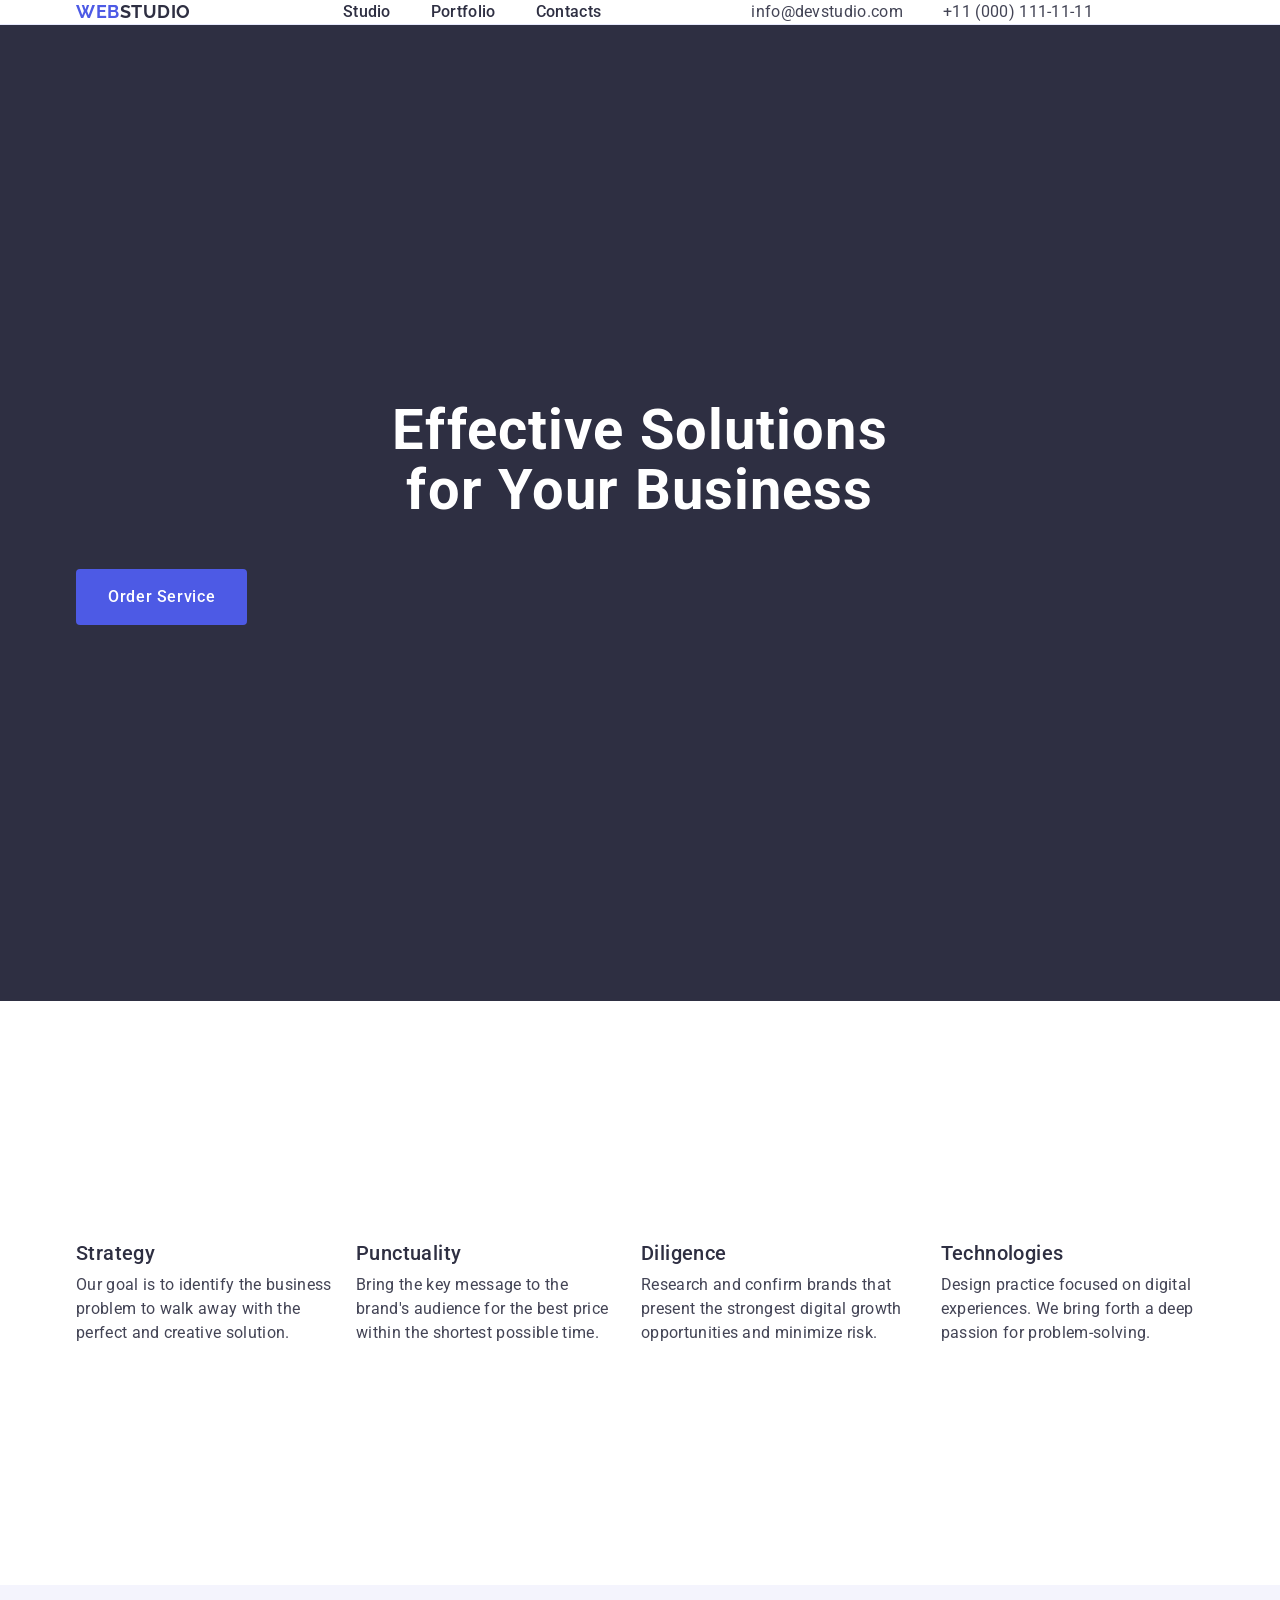
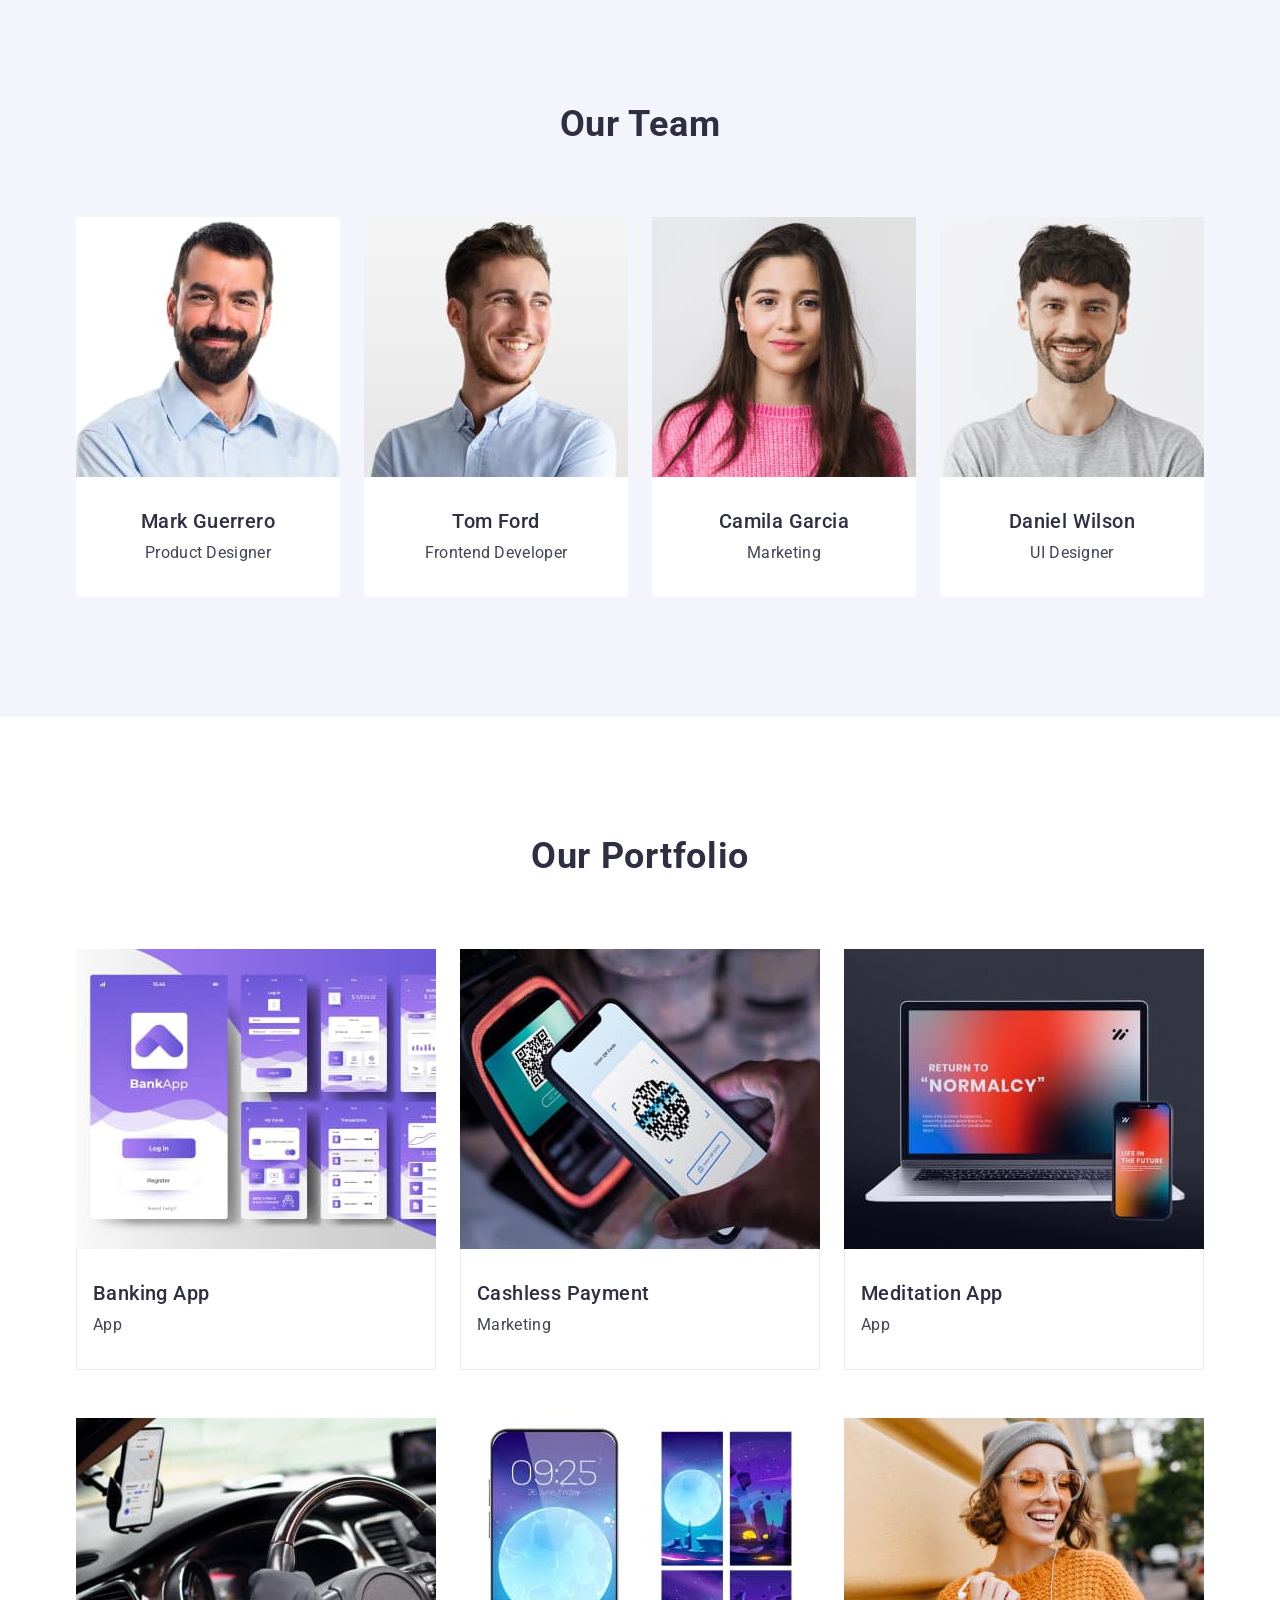
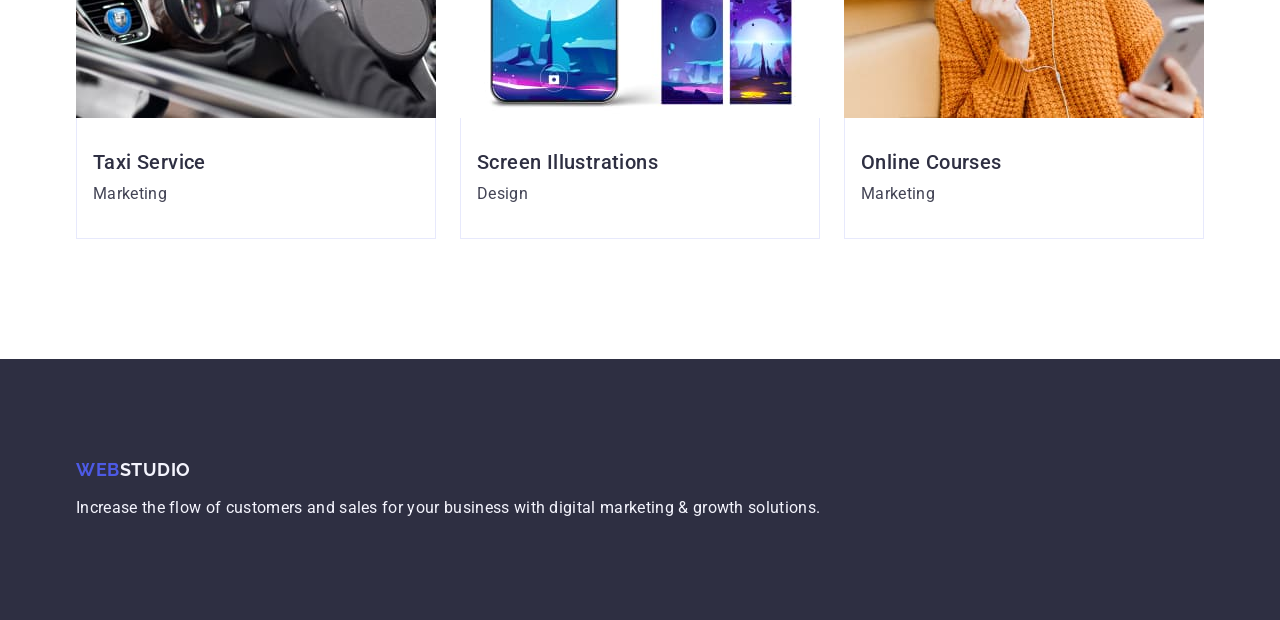
==== commit a25cd2ca: "changed portfolio" ====
--- a/index.html
+++ b/index.html
@@ -125,35 +125,35 @@
                 <p class="text-portfolio">App</p>
                 </div>
             </li>
-            <li>
+            <li class="item-portfolio">
                 <img src="./images/portfolio-cashless.jpg"  alt="phone cachless payment" width="360" />
                 <div class="data-portfolio">
                 <h3 class="titles-portfolio">Cashless Payment</h3>
                 <p class="text-portfolio">Marketing</p>
                 </div>
             </li>
-            <li>
+            <li class="item-portfolio">
                 <img src="./images/portfolio-meditation.jpg"  alt="laptop" width="360" />
                 <div class="data-portfolio">
                 <h3 class="titles-portfolio">Meditation App</h3>
                 <p class="text-portfolio">App</p>
                 </div>
             </li>
-            <li>
+            <li class="item-portfolio">
                 <img src="./images/portfolio-taxi.jpg"  alt="steering wheel" width="360" />
                 <div class="data-portfolio">
                 <h3 class="titles-portfolio">Taxi Service</h3>
                 <p class="text-portfolio">Marketing</p>
                 </div>
             </li>
-            <li>
+            <li class="item-portfolio">
                 <img src="./images/portfolio-screen.jpg"  alt="screen on the phone" width="360" />
                 <div class="data-portfolio">
                 <h3 class="titles-portfolio">Screen Illustrations</h3>
                 <p class="text-portfolio">Design</p>
                 </div>
             </li>
-            <li>
+            <li class="item-portfolio">
                 <img src="./images/portfolio-online.jpg"  alt="girl with phone" width="360" />
                 <div class="data-portfolio">
                 <h3 class="titles-portfolio">Online Courses</h3>
--- a/css/styles.css
+++ b/css/styles.css
@@ -253,7 +253,10 @@
     text-transform: capitalize;
     text-align: center;
     margin: 0 auto;
-    
+    margin-bottom: 72px;
+    
+}
+.titles-portfolio {
     margin-bottom: 8px;
 }
 .list-portfolio {
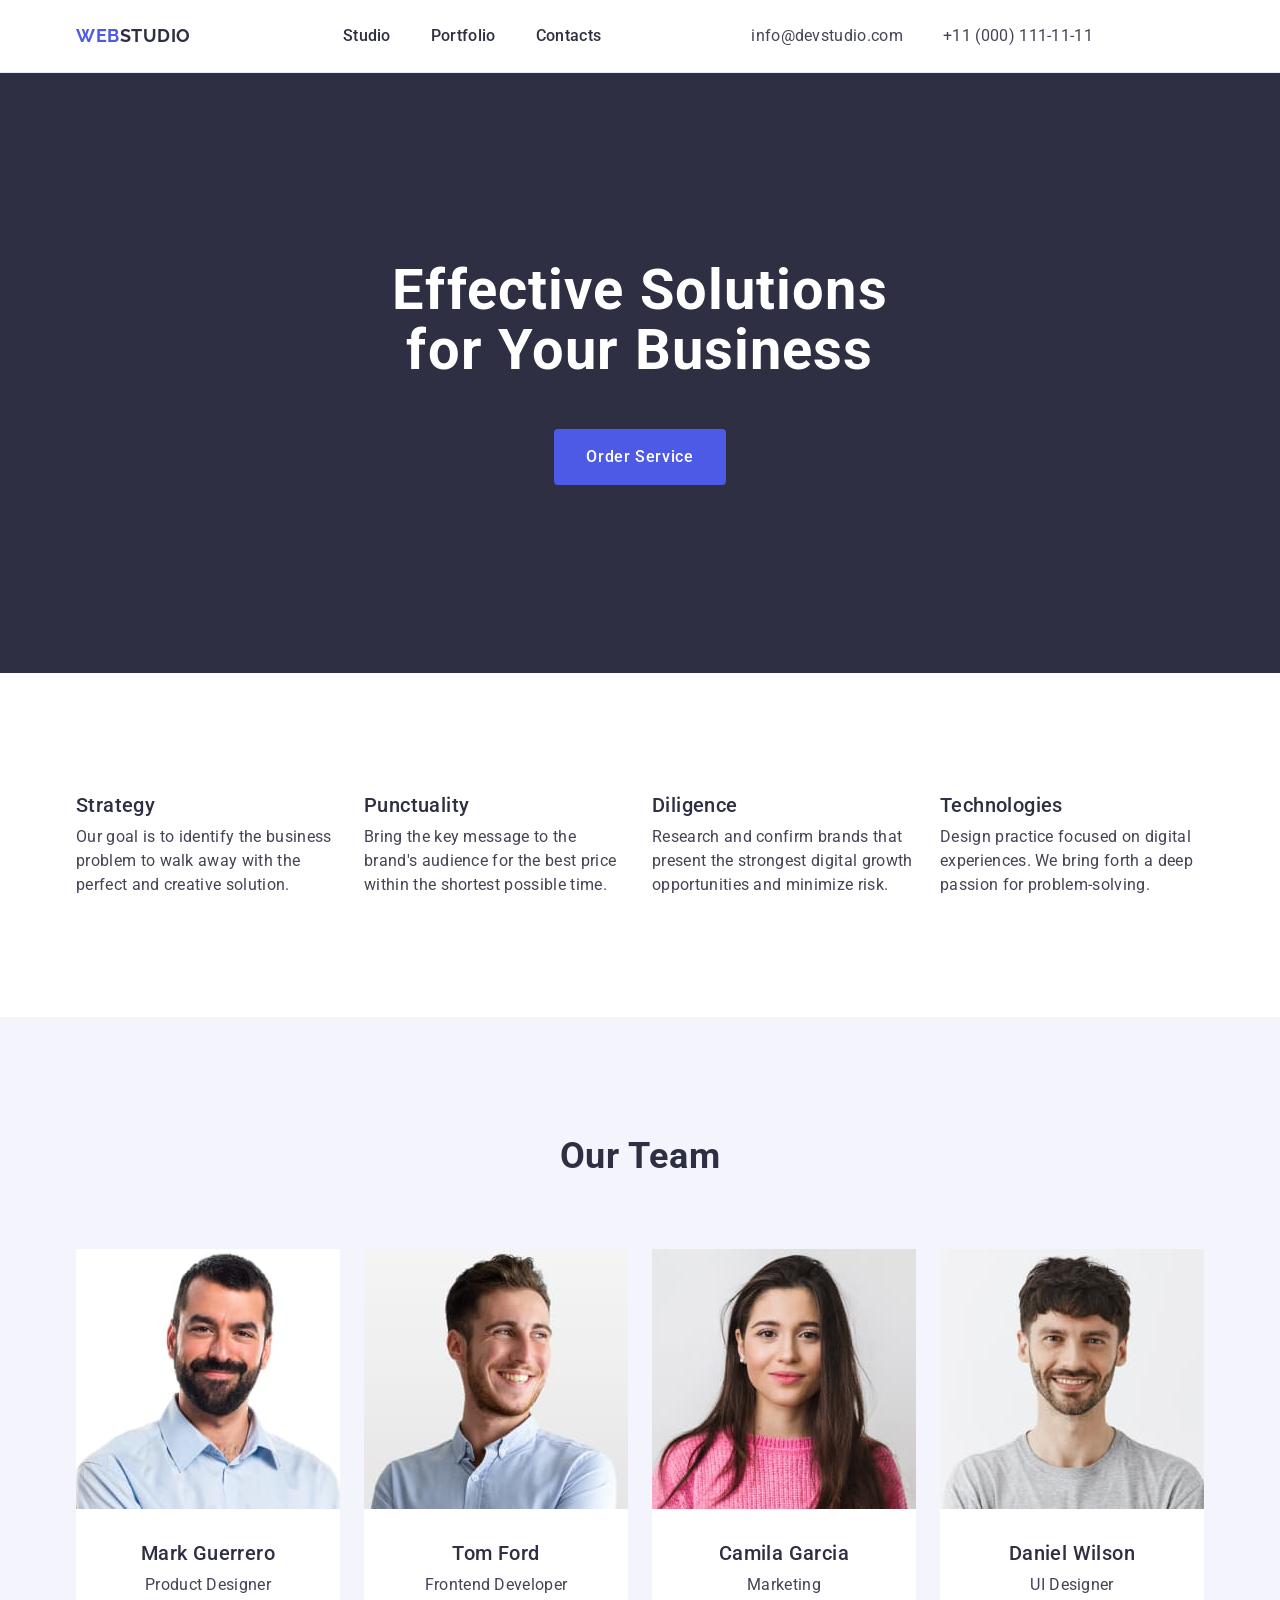
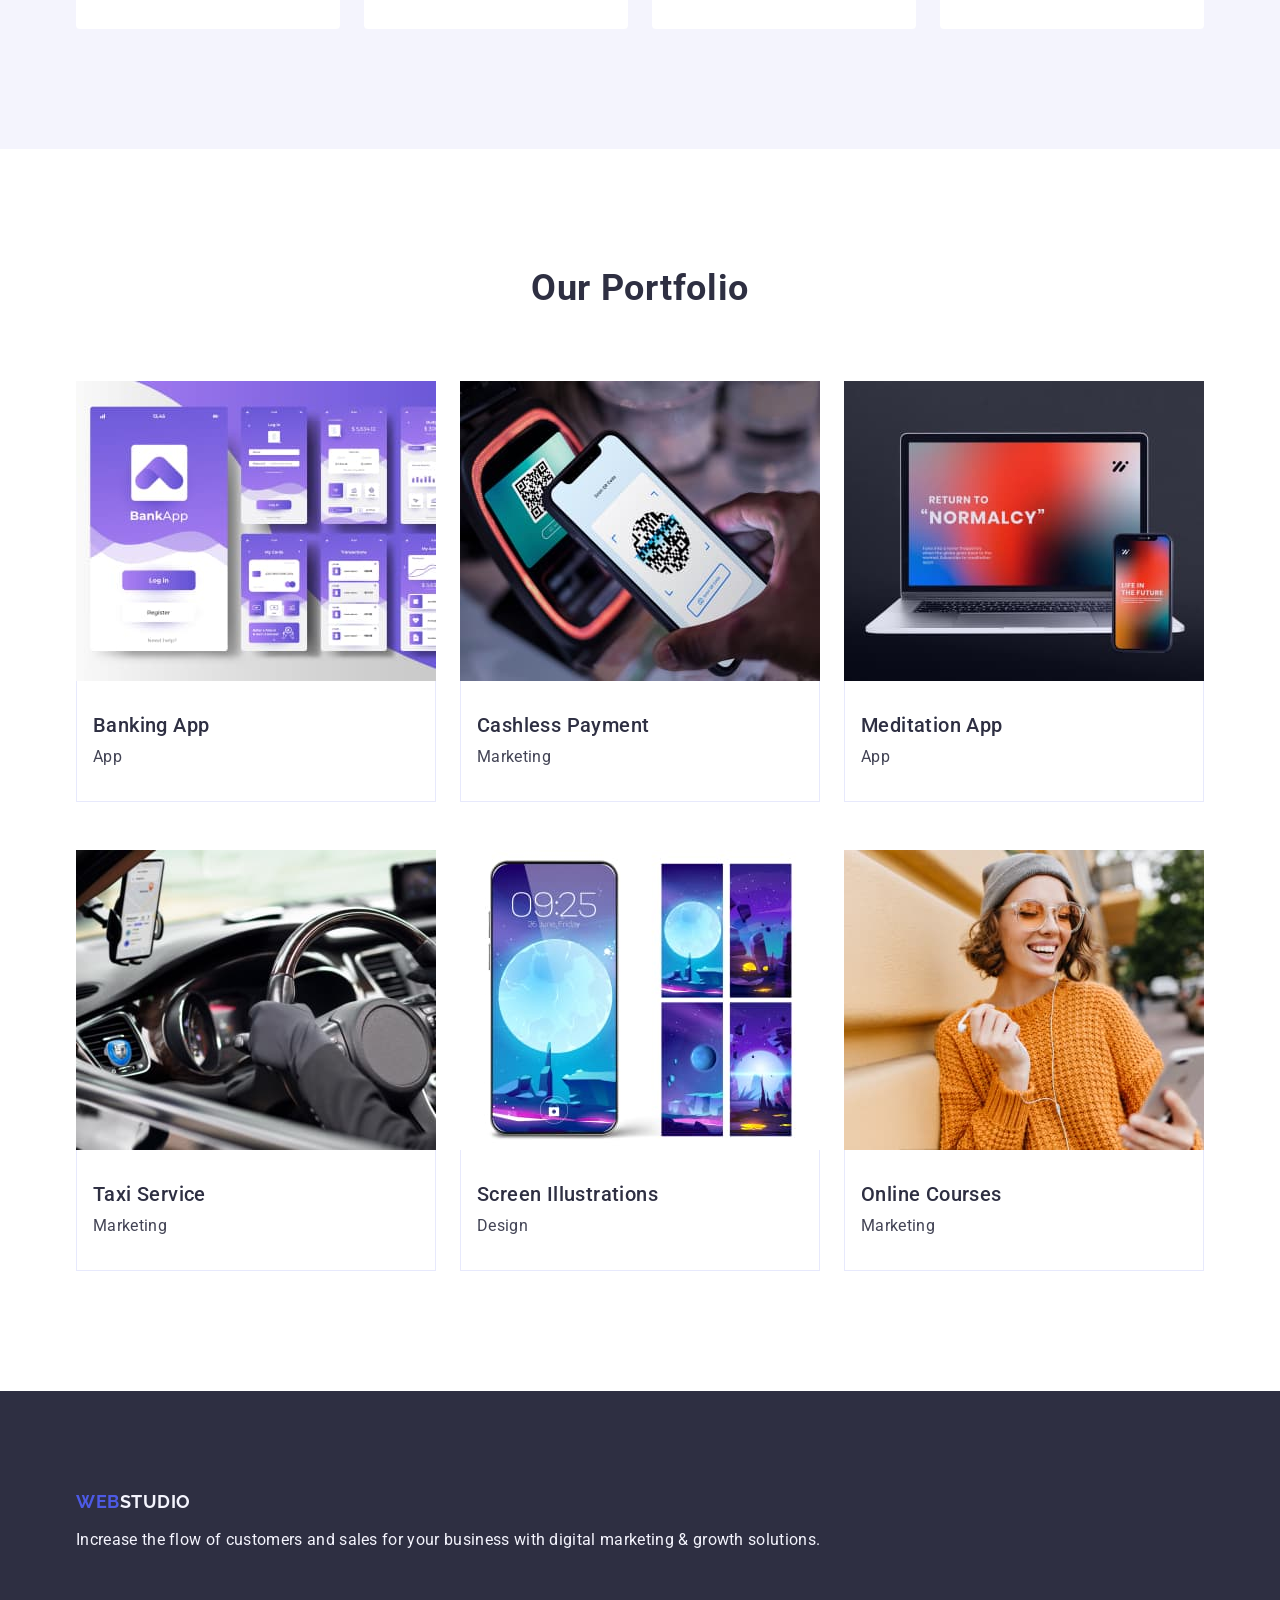
==== commit 6ab02123: "reconnected the fonts" ====
--- a/index.html
+++ b/index.html
@@ -7,8 +7,7 @@
     <link rel="stylesheet" href="https://cdn.jsdelivr.net/npm/modern-normalize@2.0.0/modern-normalize.min.css">
     <link rel="preconnect" href="https://fonts.googleapis.com">
     <link rel="preconnect" href="https://fonts.gstatic.com" crossorigin>
-    <link href="https://fonts.googleapis.com/css2?family=Raleway:wght@800&family=Roboto:wght@400;500;700;900&display=swap"
-        rel="stylesheet">
+    <link href="https://fonts.googleapis.com/css2?family=Raleway:wght@800&family=Roboto:wght@400;500;700;900&display=swap" rel="stylesheet">    
     <link rel="stylesheet" href="./css/styles.css" />
 </head>
 <body>
--- a/css/styles.css
+++ b/css/styles.css
@@ -167,13 +167,16 @@
    flex-direction: row;
     gap: 40px;
     margin-left: 76px;
-    /* margin-right: 332px; */
+    
 }
 .site-contact {
     display: flex;
     gap: 40px;
     margin-right: 40px;
     margin-left: 150px;
+    padding-top: 24px;
+    padding-bottom: 24px;
+  
     
     
 
@@ -192,10 +195,9 @@
     text-align: center;
     letter-spacing: 0.02em;
     margin: 0 auto;
-    padding-top: 188px;
+    
     padding-bottom: 48px;   
     max-width: 496px;
-    
 
 
 }
@@ -212,7 +214,7 @@
     padding: 16px 32px;
     border-radius: 4px;
     border: none;
-    margin-bottom: 188px;
+    margin: 0 auto;
     
 }
 .button:hover {
@@ -224,18 +226,21 @@
 /* Our advantages */
 .advantage-main {
     padding: 120px 0 120px;
+
 }
 .ouradvant-list {
     display: flex;
     flex-direction: row;
     gap: 24px;
-    margin-top: 120px;
-    margin-bottom: 120px;
+   
+    
 }
 .list-title {
     margin-bottom: 8px;
 }
-
+.ouradvant-item {
+    flex-basis: calc((100% - 72px) / 4);
+}
 /*Our portfolio*/
 
 .portfolio{
